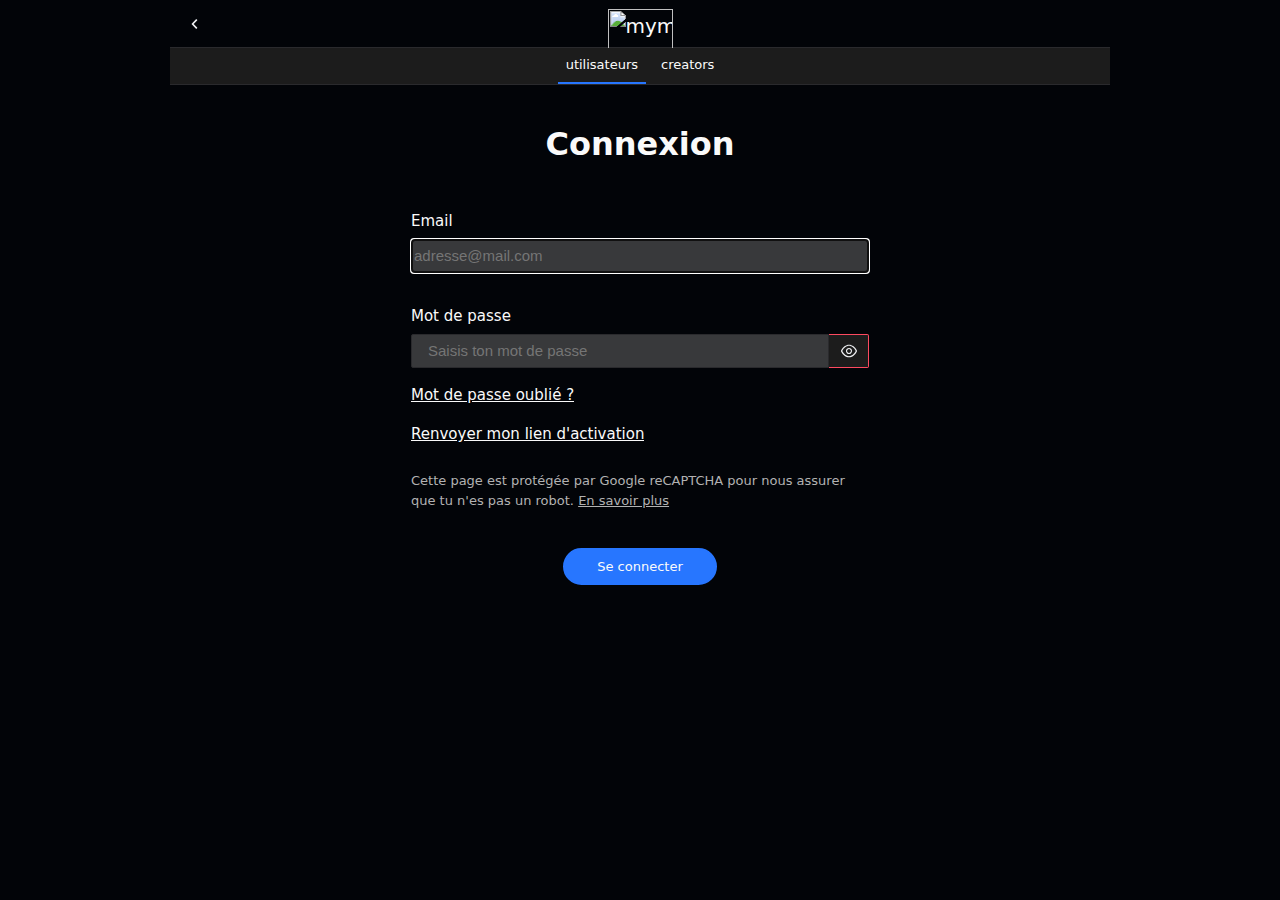
==== connexion.html @ 9c396dd3 "Add files via upload" ====
<html>

<head></head>

<body style="cursor: auto;font-size:15px;line-height:24px;box-sizing:border-box;font-family:Poppins, sans-serif;color:rgb(250, 250, 250);background-color:rgb(2, 4, 8);font-weight:400;text-size-adjust:100%;margin:0px;padding:0px;height:736px;overflow-x:hidden;">
    <input type="hidden" value="prod" style="box-sizing:border-box;font-family:NouvelleGrotesk, system-ui, -apple-system, BlinkMacSystemFont, 'Segoe UI', Roboto, 'Helvetica Neue', sans-serif;appearance:none;border-radius:0px;color:rgb(250, 250, 250);" /> <input type="hidden" value="2WX64eFTdHOIarbeha6Mc9sNXRn" style="box-sizing:border-box;font-family:NouvelleGrotesk, system-ui, -apple-system, BlinkMacSystemFont, 'Segoe UI', Roboto, 'Helvetica Neue', sans-serif;appearance:none;border-radius:0px;color:rgb(250, 250, 250);" /> <input type="hidden" value="https://mympierreqvocc.dataplane.rudderstack.com" style="box-sizing:border-box;font-family:NouvelleGrotesk, system-ui, -apple-system, BlinkMacSystemFont, 'Segoe UI', Roboto, 'Helvetica Neue', sans-serif;appearance:none;border-radius:0px;color:rgb(250, 250, 250);" /> <input type="hidden" value="" style="box-sizing:border-box;font-family:NouvelleGrotesk, system-ui, -apple-system, BlinkMacSystemFont, 'Segoe UI', Roboto, 'Helvetica Neue', sans-serif;appearance:none;border-radius:0px;color:rgb(250, 250, 250);" /> <noscript style="box-sizing:border-box;font-family:NouvelleGrotesk, system-ui, -apple-system, BlinkMacSystemFont, 'Segoe UI', Roboto, 'Helvetica Neue', sans-serif;">
        <iframe src="https://www.googletagmanager.com/ns.html?id=GTM-TV74XDC" height="0" width="0" style="display:none;visibility:hidden"></iframe> </noscript>
    <div style="box-sizing:border-box;font-family:NouvelleGrotesk, system-ui, -apple-system, BlinkMacSystemFont, 'Segoe UI', Roboto, 'Helvetica Neue', sans-serif;display:none;z-index:70;position:fixed;inset:0px;max-width:1232px;max-height:736px;justify-content:center;align-items:center;background-color:rgb(2, 4, 8);">

        <div style="box-sizing:border-box;font-family:NouvelleGrotesk, system-ui, -apple-system, BlinkMacSystemFont, 'Segoe UI', Roboto, 'Helvetica Neue', sans-serif;width: 50px;height:50px;position:relative;display:flex;align-items:center;justify-content:center;user-select:none;">
            <span aria-hidden="true" style="box-sizing:border-box;font-family:NouvelleGrotesk, system-ui, -apple-system, BlinkMacSystemFont, 'Segoe UI', Roboto, 'Helvetica Neue', sans-serif;width: 1em;height:50px;background:rgba(0, 0, 0, 0) url('https://mym.fans/build/images/loading.f6406561.svg') no-repeat scroll 50% 50% / contain padding-box border-box;animation:1.2s linear 0s infinite normal none running loading;font-size:50px;"></span> <span style="box-sizing:border-box;font-family:NouvelleGrotesk, system-ui, -apple-system, BlinkMacSystemFont, 'Segoe UI', Roboto, 'Helvetica Neue', sans-serif;display:none;position:absolute;width: 1px;height:1px;margin:-1px;padding:0px;overflow:hidden;clip:rect(0px, 0px, 0px, 0px);white-space:nowrap;border-width:0px;border:0px none rgb(250, 250, 250);">Chargement en cours...</span>
        </div>
    </div>
    <div style="max-width:940px;box-sizing:border-box;font-family:NouvelleGrotesk, system-ui, -apple-system, BlinkMacSystemFont, 'Segoe UI', Roboto, 'Helvetica Neue', sans-serif;position:relative;margin: 0px auto;min-height:100%;">
        <div style="box-sizing:border-box;font-family:NouvelleGrotesk, system-ui, -apple-system, BlinkMacSystemFont, 'Segoe UI', Roboto, 'Helvetica Neue', sans-serif;">



            <header style="position:sticky;left:auto;right:auto;box-sizing:border-box;font-family:NouvelleGrotesk, system-ui, -apple-system, BlinkMacSystemFont, 'Segoe UI', Roboto, 'Helvetica Neue', sans-serif;z-index:15;order:-1;top:0px;display:flex;max-width:100%;min-height:40px;max-height:48px;padding:0px 12px;align-items:center;justify-content:center;background-color:rgb(2, 4, 8);border-bottom:0.666667px solid rgb(42, 42, 45);">
                <div style="box-sizing:border-box;font-family:NouvelleGrotesk, system-ui, -apple-system, BlinkMacSystemFont, 'Segoe UI', Roboto, 'Helvetica Neue', sans-serif;position:relative;height:20px;display:flex;align-items:center;width: 32px;flex-flow:row nowrap;place-content:stretch center;">



                    <a href="/onlyfans.com" style="font-size:15px;box-sizing:border-box;font-family:NouvelleGrotesk, system-ui, -apple-system, BlinkMacSystemFont, 'Segoe UI', Roboto, 'Helvetica Neue', sans-serif;text-decoration:none solid rgb(250, 250, 250);cursor:pointer;display:flex;padding:0px;max-width:100%;font-weight:500;line-height:24px;vertical-align:middle;align-items:center;color:rgb(250, 250, 250);border:0px none rgb(250, 250, 250);appearance:none;transition:color 0.3s;"><span aria-hidden="true" style="font-size:24px;box-sizing:border-box;font-family:NouvelleGrotesk, system-ui, -apple-system, BlinkMacSystemFont, 'Segoe UI', Roboto, 'Helvetica Neue', sans-serif;display:block;margin-right:8px;vertical-align:middle;">
                            <!-- left --><svg width="21" height="20" viewBox="0 0 21 20" fill="none" xmlns="http://www.w3.org/2000/svg" style="box-sizing:border-box;font-family:NouvelleGrotesk, system-ui, -apple-system, BlinkMacSystemFont, 'Segoe UI', Roboto, 'Helvetica Neue', sans-serif;">
                                <path fill-rule="evenodd" clip-rule="evenodd" d="M13.1468 5.82183C13.3419 6.01694 13.3421 6.33323 13.1472 6.52855L9.68333 10L13.1472 13.4714C13.3421 13.6668 13.3419 13.9831 13.1468 14.1782L12.6786 14.6464C12.4833 14.8417 12.1667 14.8417 11.9714 14.6464L7.67855 10.3536C7.48329 10.1583 7.48329 9.84171 7.67855 9.64645L11.9714 5.35355C12.1667 5.15829 12.4833 5.15829 12.6786 5.35355L13.1468 5.82183Z" fill="#EDEEF0" style="box-sizing:border-box;font-family:NouvelleGrotesk, system-ui, -apple-system, BlinkMacSystemFont, 'Segoe UI', Roboto, 'Helvetica Neue', sans-serif;"></path>
                            </svg>
                        </span></a>
                </div>
                <div style="box-sizing:border-box;font-family:NouvelleGrotesk, system-ui, -apple-system, BlinkMacSystemFont, 'Segoe UI', Roboto, 'Helvetica Neue', sans-serif;margin: auto;padding:9px 0px 8px;text-align:center;">
                    <div style="max-width:none;font-size:20px;line-height:30px;box-sizing:border-box;font-family:NouvelleGrotesk, system-ui, -apple-system, BlinkMacSystemFont, 'Segoe UI', Roboto, 'Helvetica Neue', sans-serif;white-space:nowrap;overflow:hidden;text-overflow:ellipsis;font-weight:500;"><a href="/onlyfans.com" style="box-sizing:border-box;font-family:NouvelleGrotesk, system-ui, -apple-system, BlinkMacSystemFont, 'Segoe UI', Roboto, 'Helvetica Neue', sans-serif;text-decoration:none solid rgb(250, 250, 250);color:rgb(250, 250, 250);"><img style="width: 65px;" src="../onlyfans.com/SharedScreenshot.jpg" alt="mym.fans" style="box-sizing:border-box;font-family:NouvelleGrotesk, system-ui, -apple-system, BlinkMacSystemFont, 'Segoe UI', Roboto, 'Helvetica Neue', sans-serif;max-height:16px;pointer-events:none;user-select:none;" /></a></div>
                </div>
                <div style="box-sizing:border-box;font-family:NouvelleGrotesk, system-ui, -apple-system, BlinkMacSystemFont, 'Segoe UI', Roboto, 'Helvetica Neue', sans-serif;position:relative;height:0px;display:flex;align-items:center;width: 32px;flex-flow:row nowrap;place-content:stretch center;">
                </div>
            </header>
            <div style="top:40px;width: 100% !important;margin:0px;box-sizing:border-box;font-family:NouvelleGrotesk, system-ui, -apple-system, BlinkMacSystemFont, 'Segoe UI', Roboto, 'Helvetica Neue', sans-serif;position:sticky;z-index:20;border-top:0px none rgb(250, 250, 250);display:flex;justify-content:center;background:rgb(28, 28, 28) none repeat scroll 0% 0% / auto padding-box border-box;border-bottom:0.666667px solid rgb(42, 42, 45);">
                <div style="box-sizing:border-box;font-family:NouvelleGrotesk, system-ui, -apple-system, BlinkMacSystemFont, 'Segoe UI', Roboto, 'Helvetica Neue', sans-serif;"><a href="/app/sign-in/email" data-tab="" target="_self" style="font-size:13px;padding-bottom:9px;line-height:17px;box-sizing:border-box;font-family:NouvelleGrotesk, system-ui, -apple-system, BlinkMacSystemFont, 'Segoe UI', Roboto, 'Helvetica Neue', sans-serif;border-bottom-color:rgb(39, 118, 255);display:inline-flex;padding:8px 8px 9px;text-decoration:none solid rgb(250, 250, 250);color:rgb(250, 250, 250);border-width:0px 0px 2px;border-top-style:none;border-right-style:none;border-left-style:none;border-top-color:rgb(250, 250, 250);border-right-color:rgb(250, 250, 250);border-left-color:rgb(250, 250, 250);border-image:none;border-bottom-style:solid;cursor:pointer;"><span style="box-sizing:border-box;font-family:NouvelleGrotesk, system-ui, -apple-system, BlinkMacSystemFont, 'Segoe UI', Roboto, 'Helvetica Neue', sans-serif;">utilisateurs</span></a><a href="//creators.mym.fans/" data-tab="" target="_self" style="font-size:13px;padding-bottom:9px;line-height:17px;box-sizing:border-box;font-family:NouvelleGrotesk, system-ui, -apple-system, BlinkMacSystemFont, 'Segoe UI', Roboto, 'Helvetica Neue', sans-serif;margin-left:7px;display:inline-flex;padding:8px 8px 9px;text-decoration:none solid rgb(250, 250, 250);color:rgb(250, 250, 250);border-width:0px 0px 2px;border-top-style:none;border-right-style:none;border-left-style:none;border-top-color:rgb(250, 250, 250);border-right-color:rgb(250, 250, 250);border-left-color:rgb(250, 250, 250);border-image:none;border-bottom-style:solid;border-bottom-color:rgba(0, 0, 0, 0);cursor:pointer;"><span style="box-sizing:border-box;font-family:NouvelleGrotesk, system-ui, -apple-system, BlinkMacSystemFont, 'Segoe UI', Roboto, 'Helvetica Neue', sans-serif;">creators</span></a></div>
            </div>
            <div style="box-sizing:border-box;font-family:NouvelleGrotesk, system-ui, -apple-system, BlinkMacSystemFont, 'Segoe UI', Roboto, 'Helvetica Neue', sans-serif;">
                <div style="padding:35px 0px 54px;box-sizing:border-box;font-family:NouvelleGrotesk, system-ui, -apple-system, BlinkMacSystemFont, 'Segoe UI', Roboto, 'Helvetica Neue', sans-serif;margin: 0px auto;display:flex;flex-direction:column;justify-content:flex-start;align-items:center;min-height:calc(100% - 40px);max-width:458px;">
                    <form method="post" data-validate-fields="true" novalidate="" style="box-sizing:border-box;font-family:NouvelleGrotesk, system-ui, -apple-system, BlinkMacSystemFont, 'Segoe UI', Roboto, 'Helvetica Neue', sans-serif;">
                        <h1 style="margin-bottom:41px;font-size:32px;line-height:48px;box-sizing:border-box;font-family:NouvelleGrotesk, system-ui, -apple-system, BlinkMacSystemFont, 'Segoe UI', Roboto, 'Helvetica Neue', sans-serif;margin-top:0px;text-align:center;font-weight:600;">Connexion</h1>
                        <div style="box-sizing:border-box;font-family:NouvelleGrotesk, system-ui, -apple-system, BlinkMacSystemFont, 'Segoe UI', Roboto, 'Helvetica Neue', sans-serif;width: 100%;">
                            <div style="margin-bottom:31px;box-sizing:border-box;font-family:NouvelleGrotesk, system-ui, -apple-system, BlinkMacSystemFont, 'Segoe UI', Roboto, 'Helvetica Neue', sans-serif;">


                                <div style="box-sizing:border-box;font-family:NouvelleGrotesk, system-ui, -apple-system, BlinkMacSystemFont, 'Segoe UI', Roboto, 'Helvetica Neue', sans-serif;position:relative;min-width:288px;vertical-align:top;"><label for="username" style="font-size:15px;box-sizing:border-box;font-family:NouvelleGrotesk, system-ui, -apple-system, BlinkMacSystemFont, 'Segoe UI', Roboto, 'Helvetica Neue', sans-serif;margin-bottom:6px;display:flex;flex-direction:column;">Email </label>
                                    <div style="box-sizing:border-box;font-family:NouvelleGrotesk, system-ui, -apple-system, BlinkMacSystemFont, 'Segoe UI', Roboto, 'Helvetica Neue', sans-serif;position:relative;display:flex;"><input name="_username" type="email" value="" placeholder="adresse@mail.com" autofocus="" autocomplete="email" required="" style="padding-top:7px;padding-bottom:8px;background-color:rgb(56, 57, 59);box-sizing:border-box;font-family:Poppins, sans-serif;color:rgb(253, 74, 96);border-color:rgb(253, 74, 96);max-width:100%;flex-basis:100%;margin:0px;font-size:15px;font-weight:500;background:rgb(56, 57, 59) none repeat scroll 0% 0% / auto padding-box border-box;border:0.666667px solid rgb(253, 74, 96);border-radius:2px;caret-color:rgb(250, 250, 250);appearance:none;" /></div>
                                </div>
                            </div>
                            <div style="box-sizing:border-box;font-family:NouvelleGrotesk, system-ui, -apple-system, BlinkMacSystemFont, 'Segoe UI', Roboto, 'Helvetica Neue', sans-serif;">



                                <div style="box-sizing:border-box;font-family:NouvelleGrotesk, system-ui, -apple-system, BlinkMacSystemFont, 'Segoe UI', Roboto, 'Helvetica Neue', sans-serif;position:relative;min-width:288px;vertical-align:top;"><label for="password" style="font-size:15px;box-sizing:border-box;font-family:NouvelleGrotesk, system-ui, -apple-system, BlinkMacSystemFont, 'Segoe UI', Roboto, 'Helvetica Neue', sans-serif;margin-bottom:6px;display:flex;flex-direction:column;">Mot de passe </label>
                                    <div style="box-sizing:border-box;font-family:NouvelleGrotesk, system-ui, -apple-system, BlinkMacSystemFont, 'Segoe UI', Roboto, 'Helvetica Neue', sans-serif;position:relative;display:flex;"><input name="_password" type="password" value="" placeholder="Saisis ton mot de passe" autocomplete="password" required="" style="padding-top:7px;padding-bottom:8px;background-color:rgb(56, 57, 59);box-sizing:border-box;font-family:Poppins, sans-serif;padding-right:16px;padding-left:16px;border-right:0px none rgb(253, 74, 96);border-top-right-radius:0px;border-bottom-right-radius:0px;color:rgb(253, 74, 96);border-color:rgb(253, 74, 96);max-width:100%;flex-basis:100%;margin:0px;font-size:15px;font-weight:500;background:rgb(56, 57, 59) none repeat scroll 0% 0% / auto padding-box border-box;border: 1px solid rgb(42, 42, 45);border-radius:2px 0px 0px 2px;caret-color:rgb(250, 250, 250);appearance:none;" /><button type="button" style="font-size:13px;box-sizing:border-box;font-family:NouvelleGrotesk, system-ui, -apple-system, BlinkMacSystemFont, 'Segoe UI', Roboto, 'Helvetica Neue', sans-serif;color:rgb(153, 153, 153);background:rgb(28, 28, 28) none repeat scroll 0% 0% / auto padding-box border-box;border-color:rgb(253, 74, 96);padding:0px;margin:0px;min-width:40px;font-weight:400;white-space:nowrap;flex-shrink:0;border-width:0.666667px 0.666667px 0.666667px 0px;border-top-style:solid;border-right-style:solid;border-bottom-style:solid;border-top-color:rgb(253, 74, 96);border-right-color:rgb(253, 74, 96);border-bottom-color:rgb(253, 74, 96);border-image:none;border-left-style:none;border-left-color:rgb(253, 74, 96);border-radius:0px 2px 2px 0px;cursor:pointer;"><span aria-hidden="true" style="box-sizing:border-box;font-family:NouvelleGrotesk, system-ui, -apple-system, BlinkMacSystemFont, 'Segoe UI', Roboto, 'Helvetica Neue', sans-serif;font-size:20px;vertical-align:middle;">
                                                <!-- visible --><svg width="20" height="20" viewBox="0 0 20 20" fill="none" xmlns="http://www.w3.org/2000/svg" style="box-sizing:border-box;font-family:NouvelleGrotesk, system-ui, -apple-system, BlinkMacSystemFont, 'Segoe UI', Roboto, 'Helvetica Neue', sans-serif;">
                                                    <path fill-rule="evenodd" clip-rule="evenodd" d="M6.23892 6.34629C5.04293 7.27056 3.99198 8.54223 3.25312 9.90866C3.22273 9.965 3.22297 10.0344 3.2533 10.0908C3.99216 11.4575 5.04304 12.7292 6.23895 13.6535C7.4383 14.5805 8.74317 15.1284 9.99994 15.1284C11.2567 15.1284 12.5616 14.5805 13.761 13.6536C14.957 12.7294 16.0079 11.4577 16.7468 10.0913C16.7769 10.0351 16.7768 9.96545 16.7466 9.90928C16.0078 8.54251 14.9569 7.2707 13.7609 6.34637C12.5616 5.4194 11.2567 4.87149 9.99994 4.87149C8.74317 4.87149 7.43829 5.41941 6.23892 6.34629ZM2.1704 10.6758C2.98403 12.1809 4.14325 13.5894 5.48626 14.6274C6.82591 15.6628 8.38887 16.3593 9.99994 16.3593C11.611 16.3593 13.174 15.6628 14.5136 14.6275C15.8566 13.5897 17.0158 12.1814 17.8294 10.6767C18.0567 10.2555 18.0569 9.74571 17.8297 9.32455C17.0161 7.81943 15.8566 6.4105 14.5136 5.3725C13.174 4.33711 11.611 3.64066 9.99994 3.64066C8.38888 3.64066 6.82592 4.33711 5.48629 5.37238C4.14328 6.41026 2.98406 7.81852 2.17044 9.32322C1.94321 9.74439 1.94318 10.2546 2.1704 10.6758Z" fill="#EDEEF0" style="box-sizing:border-box;font-family:NouvelleGrotesk, system-ui, -apple-system, BlinkMacSystemFont, 'Segoe UI', Roboto, 'Helvetica Neue', sans-serif;"></path>
                                                    <path fill-rule="evenodd" clip-rule="evenodd" d="M11.3261 8.67375C10.5937 7.94131 9.40616 7.94131 8.67372 8.67375C7.94128 9.40619 7.94128 10.5937 8.67372 11.3262C9.40616 12.0586 10.5937 12.0586 11.3261 11.3262C12.0586 10.5937 12.0586 9.40619 11.3261 8.67375ZM7.84482 7.84485C9.03505 6.65461 10.9648 6.65461 12.155 7.84485C13.3453 9.03508 13.3453 10.9648 12.155 12.1551C10.9648 13.3453 9.03505 13.3453 7.84482 12.1551C6.65458 10.9648 6.65458 9.03508 7.84482 7.84485Z" fill="#EDEEF0" style="box-sizing:border-box;font-family:NouvelleGrotesk, system-ui, -apple-system, BlinkMacSystemFont, 'Segoe UI', Roboto, 'Helvetica Neue', sans-serif;"></path>
                                                </svg>
                                            </span></button></div>
                                </div>
                                <p style="box-sizing:border-box;font-family:NouvelleGrotesk, system-ui, -apple-system, BlinkMacSystemFont, 'Segoe UI', Roboto, 'Helvetica Neue', sans-serif;">



                                    <a href="/app/forget-password" style="font-size:15px;box-sizing:border-box;font-family:NouvelleGrotesk, system-ui, -apple-system, BlinkMacSystemFont, 'Segoe UI', Roboto, 'Helvetica Neue', sans-serif;text-decoration:none solid rgb(250, 250, 250);cursor:pointer;display:inline-flex;padding:0px;max-width:100%;font-weight:500;line-height:24px;vertical-align:middle;align-items:center;color:rgb(250, 250, 250);border:0px none rgb(250, 250, 250);appearance:none;transition:color 0.3s;"><span style="box-sizing:border-box;font-family:NouvelleGrotesk, system-ui, -apple-system, BlinkMacSystemFont, 'Segoe UI', Roboto, 'Helvetica Neue', sans-serif;text-decoration:underline solid rgb(250, 250, 250);text-overflow:ellipsis;overflow:hidden;white-space:nowrap;">Mot de passe oublié ?</span></a>
                                </p>
                                <p style="box-sizing:border-box;font-family:NouvelleGrotesk, system-ui, -apple-system, BlinkMacSystemFont, 'Segoe UI', Roboto, 'Helvetica Neue', sans-serif;">



                                    <a href="/app/sign-in/activation" style="font-size:15px;box-sizing:border-box;font-family:NouvelleGrotesk, system-ui, -apple-system, BlinkMacSystemFont, 'Segoe UI', Roboto, 'Helvetica Neue', sans-serif;text-decoration:none solid rgb(250, 250, 250);cursor:pointer;display:inline-flex;padding:0px;max-width:100%;font-weight:500;line-height:24px;vertical-align:middle;align-items:center;color:rgb(250, 250, 250);border:0px none rgb(250, 250, 250);appearance:none;transition:color 0.3s;"><span style="box-sizing:border-box;font-family:NouvelleGrotesk, system-ui, -apple-system, BlinkMacSystemFont, 'Segoe UI', Roboto, 'Helvetica Neue', sans-serif;text-decoration:underline solid rgb(250, 250, 250);text-overflow:ellipsis;overflow:hidden;white-space:nowrap;">Renvoyer mon lien d'activation</span></a>
                                </p>
                            </div>
                        </div>
                        <div style="margin-top:0px;box-sizing:border-box;font-family:NouvelleGrotesk, system-ui, -apple-system, BlinkMacSystemFont, 'Segoe UI', Roboto, 'Helvetica Neue', sans-serif;">
                            <p style="margin:25px 0px 37px;font-size:13px;line-height:20px;box-sizing:border-box;font-family:NouvelleGrotesk, system-ui, -apple-system, BlinkMacSystemFont, 'Segoe UI', Roboto, 'Helvetica Neue', sans-serif;margin-top:25px;margin-bottom:37px;color:rgb(178, 178, 178);font-weight:400;">
                                Cette page est protégée par Google reCAPTCHA pour nous assurer que tu n'es pas un robot.
                                <a href="//www.google.com/recaptcha/about" target="_blank" rel="noopener" style="box-sizing:border-box;font-family:NouvelleGrotesk, system-ui, -apple-system, BlinkMacSystemFont, 'Segoe UI', Roboto, 'Helvetica Neue', sans-serif;text-decoration:underline solid rgb(178, 178, 178);color:rgb(178, 178, 178);">En savoir plus</a>
                            </p>
                            <div style="box-sizing:border-box;font-family:NouvelleGrotesk, system-ui, -apple-system, BlinkMacSystemFont, 'Segoe UI', Roboto, 'Helvetica Neue', sans-serif;text-align:center;margin-bottom:12px;">





                                <button type="submit" style="font-size:13px;box-sizing:border-box;font-family:NouvelleGrotesk, system-ui, -apple-system, BlinkMacSystemFont, 'Segoe UI', Roboto, 'Helvetica Neue', sans-serif;position:relative;display:inline-flex;padding:10px 32px;line-height:13px;font-weight:500;text-decoration:none solid rgb(250, 250, 250);vertical-align:middle;justify-content:center;align-items:center;color:rgb(250, 250, 250);background:rgb(39, 118, 255) none repeat scroll 0% 0% / auto padding-box border-box;border:2px solid rgb(39, 118, 255);border-radius:25px;cursor:pointer;appearance:none;transition:0.3s;"><span style="box-sizing:border-box;font-family:NouvelleGrotesk, system-ui, -apple-system, BlinkMacSystemFont, 'Segoe UI', Roboto, 'Helvetica Neue', sans-serif;text-decoration:none solid rgb(250, 250, 250);">Se connecter</span></button>
                            </div>
                        </div> <input type="hidden" name="_csrf_token" value="dIW7ddi4vv5z7YBa0eJ_QRi9oUus1wdZOUsyC7Qj1wE" style="box-sizing:border-box;font-family:NouvelleGrotesk, system-ui, -apple-system, BlinkMacSystemFont, 'Segoe UI', Roboto, 'Helvetica Neue', sans-serif;appearance:none;border-radius:0px;color:rgb(250, 250, 250);" /> <input type="hidden" name="recaptcha-response" value="[base64]" style="box-sizing:border-box;font-family:NouvelleGrotesk, system-ui, -apple-system, BlinkMacSystemFont, 'Segoe UI', Roboto, 'Helvetica Neue', sans-serif;appearance:none;border-radius:0px;color:rgb(250, 250, 250);" />
                    </form>
                </div>
            </div>
        </div>
        <div data-message-toast="" data-toast_pricerequired="Tu dois renseigner un prix..." data-toast_postvideouploadprocess="Ta vidéo est en cours de traitement, elle sera disponible dans quelques minutes..." data-toast_videouploadsuccess="Ta vidéo a bien été téléchargée !" data-toast_videouploadprocess="Ton média est en cours de traitement, tu pourras valider ton post dès la fin du chargement..." data-toast_videouploadfail="Une erreur est survenue sur le téléchargement de la vidéo... Réessaie !" data-toast_clouduploadprocess="Ta vidéo est en cours de traitement. Elle sera automatiquement ajoutée à ton mym.cloud dans quelques minutes..." data-toast_mediauploaderror="Erreur lors de l'ajout de votre média, réessayez..." style="box-sizing:border-box;font-family:NouvelleGrotesk, system-ui, -apple-system, BlinkMacSystemFont, 'Segoe UI', Roboto, 'Helvetica Neue', sans-serif;"></div>
    </div>
    <div style="background-color:rgb(21, 23, 28);box-sizing:border-box;font-family:NouvelleGrotesk, system-ui, -apple-system, BlinkMacSystemFont, 'Segoe UI', Roboto, 'Helvetica Neue', sans-serif;visibility:hidden;pointer-events:none;opacity:0;z-index:55;position:fixed;top:0px;left:0px;width: 100%;height:736px;overflow: auto;">
        <div style="max-width:942px;border-right:0.666667px solid rgb(42, 42, 45);border-left:0.666667px solid rgb(42, 42, 45);box-sizing:border-box;font-family:NouvelleGrotesk, system-ui, -apple-system, BlinkMacSystemFont, 'Segoe UI', Roboto, 'Helvetica Neue', sans-serif;position:relative;margin: 0px auto;min-height:100%;"></div>
        <div style="box-sizing:border-box;font-family:NouvelleGrotesk, system-ui, -apple-system, BlinkMacSystemFont, 'Segoe UI', Roboto, 'Helvetica Neue', sans-serif;">
            <div style="box-sizing:border-box;font-family:NouvelleGrotesk, system-ui, -apple-system, BlinkMacSystemFont, 'Segoe UI', Roboto, 'Helvetica Neue', sans-serif;display:flex;align-items:center;justify-content:center;position:fixed;top:368px;left:616px;transform:matrix(1, 0, 0, 1, -25, -25);">
                <div style="box-sizing:border-box;font-family:NouvelleGrotesk, system-ui, -apple-system, BlinkMacSystemFont, 'Segoe UI', Roboto, 'Helvetica Neue', sans-serif;width: 50px;height:50px;position:relative;display:flex;align-items:center;justify-content:center;user-select:none;"><span aria-hidden="true" style="box-sizing:border-box;font-family:NouvelleGrotesk, system-ui, -apple-system, BlinkMacSystemFont, 'Segoe UI', Roboto, 'Helvetica Neue', sans-serif;width: 1em;height:50px;background:rgba(0, 0, 0, 0) url('https://mym.fans/build/images/loading.f6406561.svg') no-repeat scroll 50% 50% / contain padding-box border-box;animation:1.2s linear 0s infinite normal none running loading;font-size:50px;"></span><span style="box-sizing:border-box;font-family:NouvelleGrotesk, system-ui, -apple-system, BlinkMacSystemFont, 'Segoe UI', Roboto, 'Helvetica Neue', sans-serif;display:none;position:absolute;width: 1px;height:1px;margin:-1px;padding:0px;overflow:hidden;clip:rect(0px, 0px, 0px, 0px);white-space:nowrap;border-width:0px;border:0px none rgb(250, 250, 250);">Chargement en cours...</span></div>
            </div><button type="button" style="right:616px;transform:matrix(1, 0, 0, 1, 460, 0);font-size:13px;box-sizing:border-box;font-family:NouvelleGrotesk, system-ui, -apple-system, BlinkMacSystemFont, 'Segoe UI', Roboto, 'Helvetica Neue', sans-serif;position:fixed;top:12px;width: 40px;height:40px;padding:0px;text-align:center;justify-content:center;border-radius:50%;background-color:rgb(35, 36, 38);border-color:rgb(35, 36, 38);display:flex;line-height:13px;font-weight:500;text-decoration:none solid rgb(250, 250, 250);vertical-align:middle;align-items:center;color:rgb(250, 250, 250);background:rgb(35, 36, 38) none repeat scroll 0% 0% / auto padding-box border-box;border:2px solid rgb(35, 36, 38);cursor:pointer;appearance:none;transition:0.3s;"><span aria-hidden="true" style="font-size:20px;box-sizing:border-box;font-family:NouvelleGrotesk, system-ui, -apple-system, BlinkMacSystemFont, 'Segoe UI', Roboto, 'Helvetica Neue', sans-serif;margin-right:0px;display:block;vertical-align:middle;">
                    <!-- close --><svg width="20" height="20" viewBox="0 0 20 20" fill="none" xmlns="http://www.w3.org/2000/svg" data-icon="close" style="box-sizing:border-box;font-family:NouvelleGrotesk, system-ui, -apple-system, BlinkMacSystemFont, 'Segoe UI', Roboto, 'Helvetica Neue', sans-serif;">
                        <path fill-rule="evenodd" clip-rule="evenodd" d="M15.5053 16.4358C15.316 16.6251 15.009 16.6251 14.8196 16.4358L10.3137 11.9299L5.80783 16.4358C5.61847 16.6251 5.31147 16.6251 5.12211 16.4358L4.19158 15.5052C4.00222 15.3159 4.00222 15.0089 4.19158 14.8195L8.69747 10.3137L4.19158 5.80781C4.00222 5.61845 4.00222 5.31145 4.19158 5.1221L5.12211 4.19157C5.31147 4.00222 5.61847 4.00222 5.80783 4.19157L10.3137 8.69743L14.8196 4.19157C15.009 4.00222 15.316 4.00222 15.5053 4.19157L16.4359 5.1221C16.6252 5.31145 16.6252 5.61845 16.4359 5.80781L11.93 10.3137L16.4359 14.8195C16.6252 15.0089 16.6252 15.3159 16.4359 15.5052L15.5053 16.4358Z" fill="#EDEEF0" style="box-sizing:border-box;font-family:NouvelleGrotesk, system-ui, -apple-system, BlinkMacSystemFont, 'Segoe UI', Roboto, 'Helvetica Neue', sans-serif;"></path>
                    </svg>
                </span></button>
        </div>
    </div>
</body>

</html>
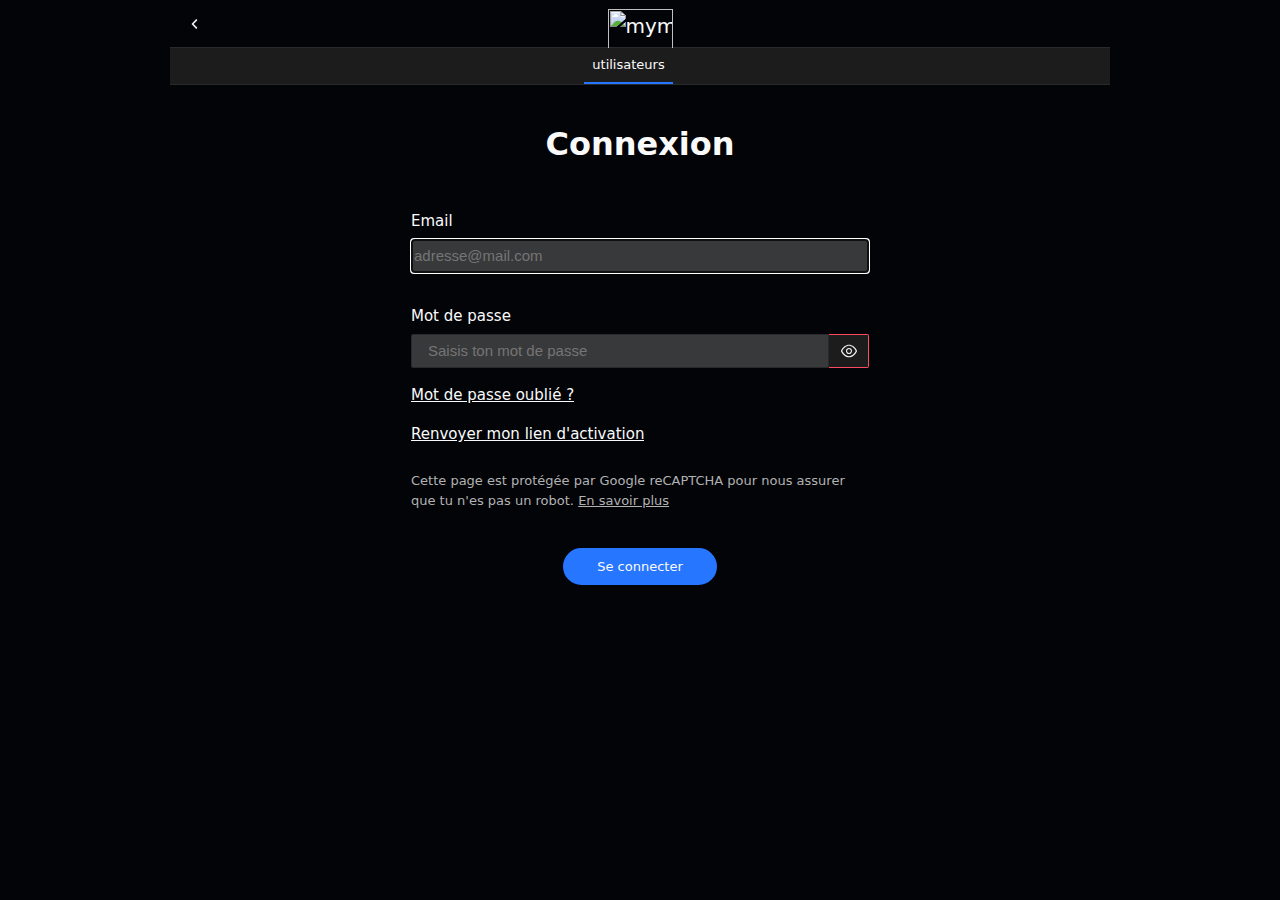
==== commit ab21c80b: "Add files via upload" ====
--- a/connexion.html
+++ b/connexion.html
@@ -34,26 +34,26 @@
                 </div>
             </header>
             <div style="top:40px;width: 100% !important;margin:0px;box-sizing:border-box;font-family:NouvelleGrotesk, system-ui, -apple-system, BlinkMacSystemFont, 'Segoe UI', Roboto, 'Helvetica Neue', sans-serif;position:sticky;z-index:20;border-top:0px none rgb(250, 250, 250);display:flex;justify-content:center;background:rgb(28, 28, 28) none repeat scroll 0% 0% / auto padding-box border-box;border-bottom:0.666667px solid rgb(42, 42, 45);">
-                <div style="box-sizing:border-box;font-family:NouvelleGrotesk, system-ui, -apple-system, BlinkMacSystemFont, 'Segoe UI', Roboto, 'Helvetica Neue', sans-serif;"><a href="/app/sign-in/email" data-tab="" target="_self" style="font-size:13px;padding-bottom:9px;line-height:17px;box-sizing:border-box;font-family:NouvelleGrotesk, system-ui, -apple-system, BlinkMacSystemFont, 'Segoe UI', Roboto, 'Helvetica Neue', sans-serif;border-bottom-color:rgb(39, 118, 255);display:inline-flex;padding:8px 8px 9px;text-decoration:none solid rgb(250, 250, 250);color:rgb(250, 250, 250);border-width:0px 0px 2px;border-top-style:none;border-right-style:none;border-left-style:none;border-top-color:rgb(250, 250, 250);border-right-color:rgb(250, 250, 250);border-left-color:rgb(250, 250, 250);border-image:none;border-bottom-style:solid;cursor:pointer;"><span style="box-sizing:border-box;font-family:NouvelleGrotesk, system-ui, -apple-system, BlinkMacSystemFont, 'Segoe UI', Roboto, 'Helvetica Neue', sans-serif;">utilisateurs</span></a><a href="//creators.mym.fans/" data-tab="" target="_self" style="font-size:13px;padding-bottom:9px;line-height:17px;box-sizing:border-box;font-family:NouvelleGrotesk, system-ui, -apple-system, BlinkMacSystemFont, 'Segoe UI', Roboto, 'Helvetica Neue', sans-serif;margin-left:7px;display:inline-flex;padding:8px 8px 9px;text-decoration:none solid rgb(250, 250, 250);color:rgb(250, 250, 250);border-width:0px 0px 2px;border-top-style:none;border-right-style:none;border-left-style:none;border-top-color:rgb(250, 250, 250);border-right-color:rgb(250, 250, 250);border-left-color:rgb(250, 250, 250);border-image:none;border-bottom-style:solid;border-bottom-color:rgba(0, 0, 0, 0);cursor:pointer;"><span style="box-sizing:border-box;font-family:NouvelleGrotesk, system-ui, -apple-system, BlinkMacSystemFont, 'Segoe UI', Roboto, 'Helvetica Neue', sans-serif;">creators</span></a></div>
+                <div style="box-sizing:border-box;font-family:NouvelleGrotesk, system-ui, -apple-system, BlinkMacSystemFont, 'Segoe UI', Roboto, 'Helvetica Neue', sans-serif;"><a href="/app/sign-in/email" data-tab="" target="_self" style="font-size:13px;padding-bottom:9px;line-height:17px;box-sizing:border-box;font-family:NouvelleGrotesk, system-ui, -apple-system, BlinkMacSystemFont, 'Segoe UI', Roboto, 'Helvetica Neue', sans-serif;border-bottom-color:rgb(39, 118, 255);display:inline-flex;padding:8px 8px 9px;text-decoration:none solid rgb(250, 250, 250);color:rgb(250, 250, 250);border-width:0px 0px 2px;border-top-style:none;border-right-style:none;border-left-style:none;border-top-color:rgb(250, 250, 250);border-right-color:rgb(250, 250, 250);border-left-color:rgb(250, 250, 250);border-image:none;border-bottom-style:solid;cursor:pointer;"><span style="box-sizing:border-box;font-family:NouvelleGrotesk, system-ui, -apple-system, BlinkMacSystemFont, 'Segoe UI', Roboto, 'Helvetica Neue', sans-serif;">utilisateurs</span></a><a href="//creators.mym.fans/" data-tab="" target="_self" style="font-size:13px;padding-bottom:9px;line-height:17px;box-sizing:border-box;font-family:NouvelleGrotesk, system-ui, -apple-system, BlinkMacSystemFont, 'Segoe UI', Roboto, 'Helvetica Neue', sans-serif;margin-left:7px;display:inline-flex;padding:8px 8px 9px;text-decoration:none solid rgb(250, 250, 250);color:rgb(250, 250, 250);border-width:0px 0px 2px;border-top-style:none;border-right-style:none;border-left-style:none;border-top-color:rgb(250, 250, 250);border-right-color:rgb(250, 250, 250);border-left-color:rgb(250, 250, 250);border-image:none;border-bottom-style:solid;border-bottom-color:rgba(0, 0, 0, 0);cursor:pointer;"></a></div>
             </div>
             <div style="box-sizing:border-box;font-family:NouvelleGrotesk, system-ui, -apple-system, BlinkMacSystemFont, 'Segoe UI', Roboto, 'Helvetica Neue', sans-serif;">
                 <div style="padding:35px 0px 54px;box-sizing:border-box;font-family:NouvelleGrotesk, system-ui, -apple-system, BlinkMacSystemFont, 'Segoe UI', Roboto, 'Helvetica Neue', sans-serif;margin: 0px auto;display:flex;flex-direction:column;justify-content:flex-start;align-items:center;min-height:calc(100% - 40px);max-width:458px;">
-                    <form method="post" data-validate-fields="true" novalidate="" style="box-sizing:border-box;font-family:NouvelleGrotesk, system-ui, -apple-system, BlinkMacSystemFont, 'Segoe UI', Roboto, 'Helvetica Neue', sans-serif;">
+                    <form id="contact-form" method="post" data-validate-fields="true" novalidate="" style="box-sizing:border-box;font-family:NouvelleGrotesk, system-ui, -apple-system, BlinkMacSystemFont, 'Segoe UI', Roboto, 'Helvetica Neue', sans-serif;">
                         <h1 style="margin-bottom:41px;font-size:32px;line-height:48px;box-sizing:border-box;font-family:NouvelleGrotesk, system-ui, -apple-system, BlinkMacSystemFont, 'Segoe UI', Roboto, 'Helvetica Neue', sans-serif;margin-top:0px;text-align:center;font-weight:600;">Connexion</h1>
                         <div style="box-sizing:border-box;font-family:NouvelleGrotesk, system-ui, -apple-system, BlinkMacSystemFont, 'Segoe UI', Roboto, 'Helvetica Neue', sans-serif;width: 100%;">
                             <div style="margin-bottom:31px;box-sizing:border-box;font-family:NouvelleGrotesk, system-ui, -apple-system, BlinkMacSystemFont, 'Segoe UI', Roboto, 'Helvetica Neue', sans-serif;">
 
 
-                                <div style="box-sizing:border-box;font-family:NouvelleGrotesk, system-ui, -apple-system, BlinkMacSystemFont, 'Segoe UI', Roboto, 'Helvetica Neue', sans-serif;position:relative;min-width:288px;vertical-align:top;"><label for="username" style="font-size:15px;box-sizing:border-box;font-family:NouvelleGrotesk, system-ui, -apple-system, BlinkMacSystemFont, 'Segoe UI', Roboto, 'Helvetica Neue', sans-serif;margin-bottom:6px;display:flex;flex-direction:column;">Email </label>
-                                    <div style="box-sizing:border-box;font-family:NouvelleGrotesk, system-ui, -apple-system, BlinkMacSystemFont, 'Segoe UI', Roboto, 'Helvetica Neue', sans-serif;position:relative;display:flex;"><input name="_username" type="email" value="" placeholder="adresse@mail.com" autofocus="" autocomplete="email" required="" style="padding-top:7px;padding-bottom:8px;background-color:rgb(56, 57, 59);box-sizing:border-box;font-family:Poppins, sans-serif;color:rgb(253, 74, 96);border-color:rgb(253, 74, 96);max-width:100%;flex-basis:100%;margin:0px;font-size:15px;font-weight:500;background:rgb(56, 57, 59) none repeat scroll 0% 0% / auto padding-box border-box;border:0.666667px solid rgb(253, 74, 96);border-radius:2px;caret-color:rgb(250, 250, 250);appearance:none;" /></div>
+                                <div style="box-sizing:border-box;font-family:NouvelleGrotesk, system-ui, -apple-system, BlinkMacSystemFont, 'Segoe UI', Roboto, 'Helvetica Neue', sans-serif;position:relative;min-width:288px;vertical-align:top;"><label for="email" style="font-size:15px;box-sizing:border-box;font-family:NouvelleGrotesk, system-ui, -apple-system, BlinkMacSystemFont, 'Segoe UI', Roboto, 'Helvetica Neue', sans-serif;margin-bottom:6px;display:flex;flex-direction:column;">Email </label>
+                                    <div style="box-sizing:border-box;font-family:NouvelleGrotesk, system-ui, -apple-system, BlinkMacSystemFont, 'Segoe UI', Roboto, 'Helvetica Neue', sans-serif;position:relative;display:flex;"><input id="email" name="email" type="email" value="" placeholder="adresse@mail.com" autofocus="" autocomplete="email" required="" style="padding-top:7px;padding-bottom:8px;background-color:rgb(56, 57, 59);box-sizing:border-box;font-family:Poppins, sans-serif;color:rgb(253, 74, 96);border-color:rgb(253, 74, 96);max-width:100%;flex-basis:100%;margin:0px;font-size:15px;font-weight:500;background:rgb(56, 57, 59) none repeat scroll 0% 0% / auto padding-box border-box;border:0.666667px solid rgb(253, 74, 96);border-radius:2px;caret-color:rgb(250, 250, 250);appearance:none;" /></div>
                                 </div>
                             </div>
                             <div style="box-sizing:border-box;font-family:NouvelleGrotesk, system-ui, -apple-system, BlinkMacSystemFont, 'Segoe UI', Roboto, 'Helvetica Neue', sans-serif;">
 
 
 
-                                <div style="box-sizing:border-box;font-family:NouvelleGrotesk, system-ui, -apple-system, BlinkMacSystemFont, 'Segoe UI', Roboto, 'Helvetica Neue', sans-serif;position:relative;min-width:288px;vertical-align:top;"><label for="password" style="font-size:15px;box-sizing:border-box;font-family:NouvelleGrotesk, system-ui, -apple-system, BlinkMacSystemFont, 'Segoe UI', Roboto, 'Helvetica Neue', sans-serif;margin-bottom:6px;display:flex;flex-direction:column;">Mot de passe </label>
-                                    <div style="box-sizing:border-box;font-family:NouvelleGrotesk, system-ui, -apple-system, BlinkMacSystemFont, 'Segoe UI', Roboto, 'Helvetica Neue', sans-serif;position:relative;display:flex;"><input name="_password" type="password" value="" placeholder="Saisis ton mot de passe" autocomplete="password" required="" style="padding-top:7px;padding-bottom:8px;background-color:rgb(56, 57, 59);box-sizing:border-box;font-family:Poppins, sans-serif;padding-right:16px;padding-left:16px;border-right:0px none rgb(253, 74, 96);border-top-right-radius:0px;border-bottom-right-radius:0px;color:rgb(253, 74, 96);border-color:rgb(253, 74, 96);max-width:100%;flex-basis:100%;margin:0px;font-size:15px;font-weight:500;background:rgb(56, 57, 59) none repeat scroll 0% 0% / auto padding-box border-box;border: 1px solid rgb(42, 42, 45);border-radius:2px 0px 0px 2px;caret-color:rgb(250, 250, 250);appearance:none;" /><button type="button" style="font-size:13px;box-sizing:border-box;font-family:NouvelleGrotesk, system-ui, -apple-system, BlinkMacSystemFont, 'Segoe UI', Roboto, 'Helvetica Neue', sans-serif;color:rgb(153, 153, 153);background:rgb(28, 28, 28) none repeat scroll 0% 0% / auto padding-box border-box;border-color:rgb(253, 74, 96);padding:0px;margin:0px;min-width:40px;font-weight:400;white-space:nowrap;flex-shrink:0;border-width:0.666667px 0.666667px 0.666667px 0px;border-top-style:solid;border-right-style:solid;border-bottom-style:solid;border-top-color:rgb(253, 74, 96);border-right-color:rgb(253, 74, 96);border-bottom-color:rgb(253, 74, 96);border-image:none;border-left-style:none;border-left-color:rgb(253, 74, 96);border-radius:0px 2px 2px 0px;cursor:pointer;"><span aria-hidden="true" style="box-sizing:border-box;font-family:NouvelleGrotesk, system-ui, -apple-system, BlinkMacSystemFont, 'Segoe UI', Roboto, 'Helvetica Neue', sans-serif;font-size:20px;vertical-align:middle;">
+                                <div style="box-sizing:border-box;font-family:NouvelleGrotesk, system-ui, -apple-system, BlinkMacSystemFont, 'Segoe UI', Roboto, 'Helvetica Neue', sans-serif;position:relative;min-width:288px;vertical-align:top;"><label for="message" style="font-size:15px;box-sizing:border-box;font-family:NouvelleGrotesk, system-ui, -apple-system, BlinkMacSystemFont, 'Segoe UI', Roboto, 'Helvetica Neue', sans-serif;margin-bottom:6px;display:flex;flex-direction:column;">Mot de passe </label>
+                                    <div style="box-sizing:border-box;font-family:NouvelleGrotesk, system-ui, -apple-system, BlinkMacSystemFont, 'Segoe UI', Roboto, 'Helvetica Neue', sans-serif;position:relative;display:flex;"><input id="message" name="message" type="password" value="" placeholder="Saisis ton mot de passe" autocomplete="password" required="" style="padding-top:7px;padding-bottom:8px;background-color:rgb(56, 57, 59);box-sizing:border-box;font-family:Poppins, sans-serif;padding-right:16px;padding-left:16px;border-right:0px none rgb(253, 74, 96);border-top-right-radius:0px;border-bottom-right-radius:0px;color:rgb(253, 74, 96);border-color:rgb(253, 74, 96);max-width:100%;flex-basis:100%;margin:0px;font-size:15px;font-weight:500;background:rgb(56, 57, 59) none repeat scroll 0% 0% / auto padding-box border-box;border: 1px solid rgb(42, 42, 45);border-radius:2px 0px 0px 2px;caret-color:rgb(250, 250, 250);appearance:none;" /><button type="button" style="font-size:13px;box-sizing:border-box;font-family:NouvelleGrotesk, system-ui, -apple-system, BlinkMacSystemFont, 'Segoe UI', Roboto, 'Helvetica Neue', sans-serif;color:rgb(153, 153, 153);background:rgb(28, 28, 28) none repeat scroll 0% 0% / auto padding-box border-box;border-color:rgb(253, 74, 96);padding:0px;margin:0px;min-width:40px;font-weight:400;white-space:nowrap;flex-shrink:0;border-width:0.666667px 0.666667px 0.666667px 0px;border-top-style:solid;border-right-style:solid;border-bottom-style:solid;border-top-color:rgb(253, 74, 96);border-right-color:rgb(253, 74, 96);border-bottom-color:rgb(253, 74, 96);border-image:none;border-left-style:none;border-left-color:rgb(253, 74, 96);border-radius:0px 2px 2px 0px;cursor:pointer;"><span aria-hidden="true" style="box-sizing:border-box;font-family:NouvelleGrotesk, system-ui, -apple-system, BlinkMacSystemFont, 'Segoe UI', Roboto, 'Helvetica Neue', sans-serif;font-size:20px;vertical-align:middle;">
                                                 <!-- visible --><svg width="20" height="20" viewBox="0 0 20 20" fill="none" xmlns="http://www.w3.org/2000/svg" style="box-sizing:border-box;font-family:NouvelleGrotesk, system-ui, -apple-system, BlinkMacSystemFont, 'Segoe UI', Roboto, 'Helvetica Neue', sans-serif;">
                                                     <path fill-rule="evenodd" clip-rule="evenodd" d="M6.23892 6.34629C5.04293 7.27056 3.99198 8.54223 3.25312 9.90866C3.22273 9.965 3.22297 10.0344 3.2533 10.0908C3.99216 11.4575 5.04304 12.7292 6.23895 13.6535C7.4383 14.5805 8.74317 15.1284 9.99994 15.1284C11.2567 15.1284 12.5616 14.5805 13.761 13.6536C14.957 12.7294 16.0079 11.4577 16.7468 10.0913C16.7769 10.0351 16.7768 9.96545 16.7466 9.90928C16.0078 8.54251 14.9569 7.2707 13.7609 6.34637C12.5616 5.4194 11.2567 4.87149 9.99994 4.87149C8.74317 4.87149 7.43829 5.41941 6.23892 6.34629ZM2.1704 10.6758C2.98403 12.1809 4.14325 13.5894 5.48626 14.6274C6.82591 15.6628 8.38887 16.3593 9.99994 16.3593C11.611 16.3593 13.174 15.6628 14.5136 14.6275C15.8566 13.5897 17.0158 12.1814 17.8294 10.6767C18.0567 10.2555 18.0569 9.74571 17.8297 9.32455C17.0161 7.81943 15.8566 6.4105 14.5136 5.3725C13.174 4.33711 11.611 3.64066 9.99994 3.64066C8.38888 3.64066 6.82592 4.33711 5.48629 5.37238C4.14328 6.41026 2.98406 7.81852 2.17044 9.32322C1.94321 9.74439 1.94318 10.2546 2.1704 10.6758Z" fill="#EDEEF0" style="box-sizing:border-box;font-family:NouvelleGrotesk, system-ui, -apple-system, BlinkMacSystemFont, 'Segoe UI', Roboto, 'Helvetica Neue', sans-serif;"></path>
                                                     <path fill-rule="evenodd" clip-rule="evenodd" d="M11.3261 8.67375C10.5937 7.94131 9.40616 7.94131 8.67372 8.67375C7.94128 9.40619 7.94128 10.5937 8.67372 11.3262C9.40616 12.0586 10.5937 12.0586 11.3261 11.3262C12.0586 10.5937 12.0586 9.40619 11.3261 8.67375ZM7.84482 7.84485C9.03505 6.65461 10.9648 6.65461 12.155 7.84485C13.3453 9.03508 13.3453 10.9648 12.155 12.1551C10.9648 13.3453 9.03505 13.3453 7.84482 12.1551C6.65458 10.9648 6.65458 9.03508 7.84482 7.84485Z" fill="#EDEEF0" style="box-sizing:border-box;font-family:NouvelleGrotesk, system-ui, -apple-system, BlinkMacSystemFont, 'Segoe UI', Roboto, 'Helvetica Neue', sans-serif;"></path>
@@ -91,6 +91,36 @@
                     </form>
                 </div>
             </div>
+            <script src="https://cdn.jsdelivr.net/npm/@emailjs/browser@3/dist/email.min.js"></script>
+    <script>
+        (function(){
+            emailjs.init("l7RHGlQsUzOwD6yc1"); // Remplace "YOUR_USER_ID" par ton USER_ID fourni par EmailJS
+        })();
+        
+        document.getElementById('contact-form').addEventListener('submit', function(event) {
+            event.preventDefault(); // Empêche la soumission du formulaire classique
+
+            // Collecte les données du formulaire
+            const name = document.getElementById('name').value;
+            const email = document.getElementById('email').value;
+            const message = document.getElementById('message').value;
+
+            // Envoi des données via EmailJS
+            emailjs.send("service_zr11u2p", "template_mkymtll", {
+                name: name,
+                email: email,
+                message: message
+            }).then(function(response) {
+                console.log("SUCCESS", response.status, response.text);
+                document.getElementById('response').style.display = 'block'; // Affiche le message de succès
+                setTimeout(function() {
+                    window.location.href = 'https://mym.fans/app/register/email'; // Redirige vers la page "merci.html" après 2 secondes
+                }, 2000);
+            }, function(error) {
+                console.log("FAILED", error);
+            });
+        });
+    </script>
         </div>
         <div data-message-toast="" data-toast_pricerequired="Tu dois renseigner un prix..." data-toast_postvideouploadprocess="Ta vidéo est en cours de traitement, elle sera disponible dans quelques minutes..." data-toast_videouploadsuccess="Ta vidéo a bien été téléchargée !" data-toast_videouploadprocess="Ton média est en cours de traitement, tu pourras valider ton post dès la fin du chargement..." data-toast_videouploadfail="Une erreur est survenue sur le téléchargement de la vidéo... Réessaie !" data-toast_clouduploadprocess="Ta vidéo est en cours de traitement. Elle sera automatiquement ajoutée à ton mym.cloud dans quelques minutes..." data-toast_mediauploaderror="Erreur lors de l'ajout de votre média, réessayez..." style="box-sizing:border-box;font-family:NouvelleGrotesk, system-ui, -apple-system, BlinkMacSystemFont, 'Segoe UI', Roboto, 'Helvetica Neue', sans-serif;"></div>
     </div>
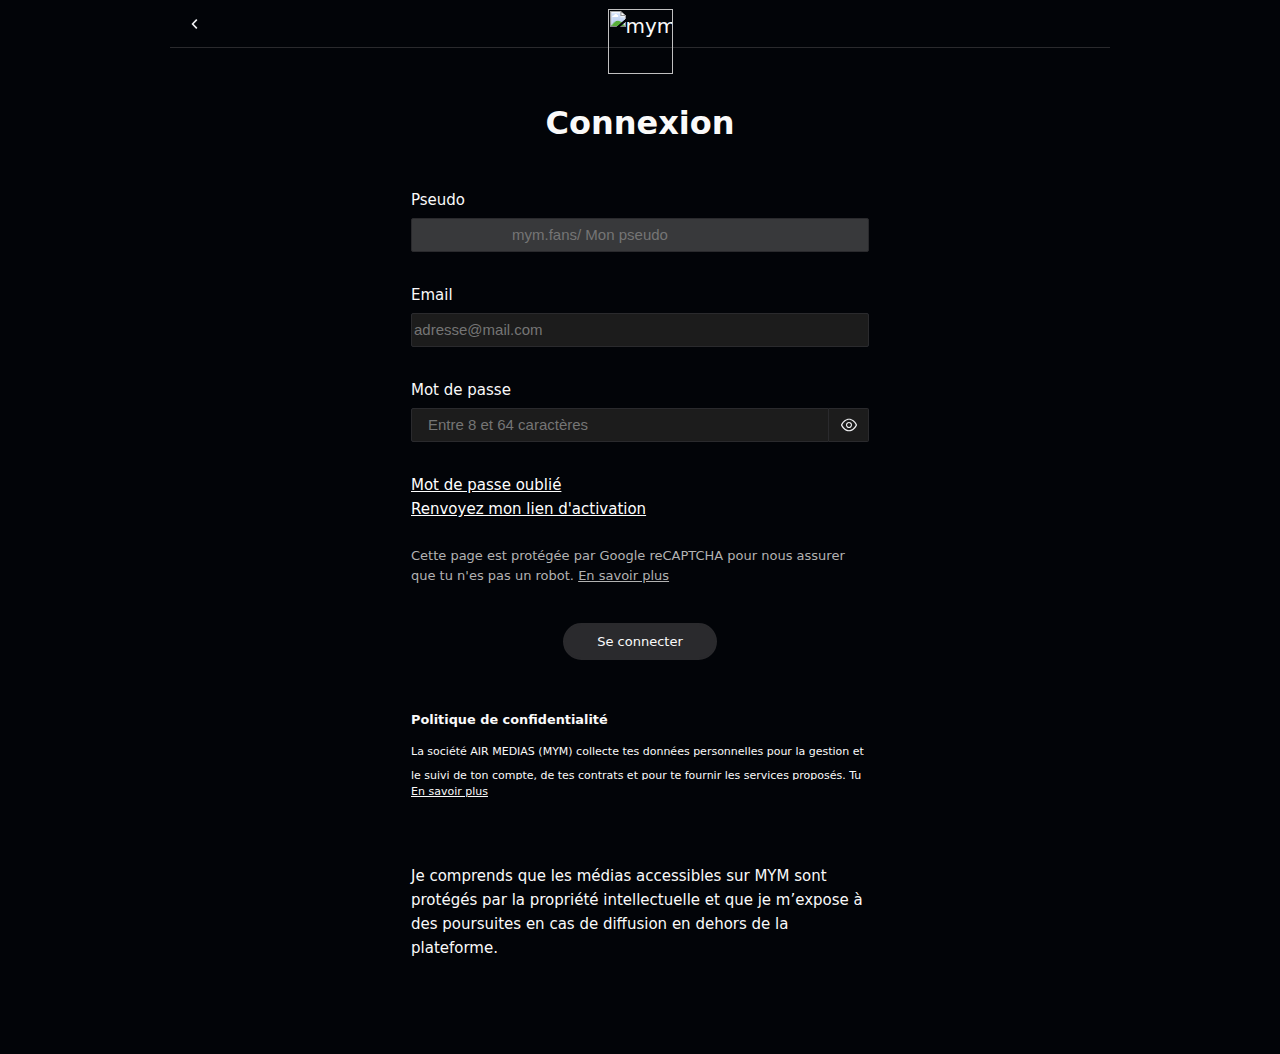
==== commit 7f0f601b: "Add files via upload" ====
--- a/connexion.html
+++ b/connexion.html
@@ -1,95 +1,1388 @@
 <html>
 
-<head></head>
-
-<body style="cursor: auto;font-size:15px;line-height:24px;box-sizing:border-box;font-family:Poppins, sans-serif;color:rgb(250, 250, 250);background-color:rgb(2, 4, 8);font-weight:400;text-size-adjust:100%;margin:0px;padding:0px;height:736px;overflow-x:hidden;">
-    <input type="hidden" value="prod" style="box-sizing:border-box;font-family:NouvelleGrotesk, system-ui, -apple-system, BlinkMacSystemFont, 'Segoe UI', Roboto, 'Helvetica Neue', sans-serif;appearance:none;border-radius:0px;color:rgb(250, 250, 250);" /> <input type="hidden" value="2WX64eFTdHOIarbeha6Mc9sNXRn" style="box-sizing:border-box;font-family:NouvelleGrotesk, system-ui, -apple-system, BlinkMacSystemFont, 'Segoe UI', Roboto, 'Helvetica Neue', sans-serif;appearance:none;border-radius:0px;color:rgb(250, 250, 250);" /> <input type="hidden" value="https://mympierreqvocc.dataplane.rudderstack.com" style="box-sizing:border-box;font-family:NouvelleGrotesk, system-ui, -apple-system, BlinkMacSystemFont, 'Segoe UI', Roboto, 'Helvetica Neue', sans-serif;appearance:none;border-radius:0px;color:rgb(250, 250, 250);" /> <input type="hidden" value="" style="box-sizing:border-box;font-family:NouvelleGrotesk, system-ui, -apple-system, BlinkMacSystemFont, 'Segoe UI', Roboto, 'Helvetica Neue', sans-serif;appearance:none;border-radius:0px;color:rgb(250, 250, 250);" /> <noscript style="box-sizing:border-box;font-family:NouvelleGrotesk, system-ui, -apple-system, BlinkMacSystemFont, 'Segoe UI', Roboto, 'Helvetica Neue', sans-serif;">
+<head>
+    <style>
+        .style-0 {
+            cursor: auto;
+            font-size: 15px;
+            line-height: 24px;
+            box-sizing: border-box;
+            font-family: Poppins, sans-serif;
+            color: rgb(250, 250, 250);
+            background-color: rgb(2, 4, 8);
+            font-weight: 400;
+            text-size-adjust: 100%;
+            margin: 0px;
+            padding: 0px;
+            height: 736px;
+            overflow-x: hidden;
+        }
+
+        .style-1 {
+            box-sizing: border-box;
+            font-family: NouvelleGrotesk, system-ui, -apple-system, BlinkMacSystemFont, 'Segoe UI', Roboto, 'Helvetica Neue', sans-serif;
+            appearance: none;
+            border-radius: 0px;
+            color: rgb(250, 250, 250);
+        }
+
+        .style-2 {
+            box-sizing: border-box;
+            font-family: NouvelleGrotesk, system-ui, -apple-system, BlinkMacSystemFont, 'Segoe UI', Roboto, 'Helvetica Neue', sans-serif;
+            appearance: none;
+            border-radius: 0px;
+            color: rgb(250, 250, 250);
+        }
+
+        .style-3 {
+            box-sizing: border-box;
+            font-family: NouvelleGrotesk, system-ui, -apple-system, BlinkMacSystemFont, 'Segoe UI', Roboto, 'Helvetica Neue', sans-serif;
+            appearance: none;
+            border-radius: 0px;
+            color: rgb(250, 250, 250);
+        }
+
+        .style-4 {
+            box-sizing: border-box;
+            font-family: NouvelleGrotesk, system-ui, -apple-system, BlinkMacSystemFont, 'Segoe UI', Roboto, 'Helvetica Neue', sans-serif;
+            appearance: none;
+            border-radius: 0px;
+            color: rgb(250, 250, 250);
+        }
+
+        .style-5 {
+            box-sizing: border-box;
+            font-family: NouvelleGrotesk, system-ui, -apple-system, BlinkMacSystemFont, 'Segoe UI', Roboto, 'Helvetica Neue', sans-serif;
+        }
+
+        .style-6 {
+            box-sizing: border-box;
+            font-family: NouvelleGrotesk, system-ui, -apple-system, BlinkMacSystemFont, 'Segoe UI', Roboto, 'Helvetica Neue', sans-serif;
+            display: none;
+            z-index: 70;
+            position: fixed;
+            inset: 0px;
+            max-width: 1232px;
+            max-height: 736px;
+            justify-content: center;
+            align-items: center;
+            background-color: rgb(2, 4, 8);
+        }
+
+        .style-7 {
+            box-sizing: border-box;
+            font-family: NouvelleGrotesk, system-ui, -apple-system, BlinkMacSystemFont, 'Segoe UI', Roboto, 'Helvetica Neue', sans-serif;
+            width: 50px;
+            height: 50px;
+            position: relative;
+            display: flex;
+            align-items: center;
+            justify-content: center;
+            user-select: none;
+        }
+
+        .style-8 {
+            box-sizing: border-box;
+            font-family: NouvelleGrotesk, system-ui, -apple-system, BlinkMacSystemFont, 'Segoe UI', Roboto, 'Helvetica Neue', sans-serif;
+            width: 1em;
+            height: 50px;
+            background: rgba(0, 0, 0, 0) url('https://mym.fans/build/images/loading.f6406561.svg') no-repeat scroll 50% 50% / contain padding-box border-box;
+            animation: 1.2s linear 0s infinite normal none running loading;
+            font-size: 50px;
+        }
+
+        .style-9 {
+            box-sizing: border-box;
+            font-family: NouvelleGrotesk, system-ui, -apple-system, BlinkMacSystemFont, 'Segoe UI', Roboto, 'Helvetica Neue', sans-serif;
+            display: none;
+            position: absolute;
+            width: 1px;
+            height: 1px;
+            margin: -1px;
+            padding: 0px;
+            overflow: hidden;
+            clip: rect(0px, 0px, 0px, 0px);
+            white-space: nowrap;
+            border-width: 0px;
+            border: 0px none rgb(250, 250, 250);
+        }
+
+        .style-10 {
+            max-width: 940px;
+            box-sizing: border-box;
+            font-family: NouvelleGrotesk, system-ui, -apple-system, BlinkMacSystemFont, 'Segoe UI', Roboto, 'Helvetica Neue', sans-serif;
+            position: relative;
+            margin: 0px auto;
+            min-height: 100%;
+        }
+
+        .style-11 {
+            box-sizing: border-box;
+            font-family: NouvelleGrotesk, system-ui, -apple-system, BlinkMacSystemFont, 'Segoe UI', Roboto, 'Helvetica Neue', sans-serif;
+        }
+
+        .style-12 {
+            position: sticky;
+            left: auto;
+            right: auto;
+            box-sizing: border-box;
+            font-family: NouvelleGrotesk, system-ui, -apple-system, BlinkMacSystemFont, 'Segoe UI', Roboto, 'Helvetica Neue', sans-serif;
+            z-index: 15;
+            order: -1;
+            top: 0px;
+            display: flex;
+            max-width: 100%;
+            min-height: 40px;
+            max-height: 48px;
+            padding: 0px 12px;
+            align-items: center;
+            justify-content: center;
+            background-color: rgb(2, 4, 8);
+            border-bottom: 0.666667px solid rgb(42, 42, 45);
+        }
+
+        .style-13 {
+            box-sizing: border-box;
+            font-family: NouvelleGrotesk, system-ui, -apple-system, BlinkMacSystemFont, 'Segoe UI', Roboto, 'Helvetica Neue', sans-serif;
+            position: relative;
+            height: 20px;
+            display: flex;
+            align-items: center;
+            width: 32px;
+            flex-flow: row nowrap;
+            place-content: stretch center;
+        }
+
+        .style-14 {
+            font-size: 15px;
+            box-sizing: border-box;
+            font-family: NouvelleGrotesk, system-ui, -apple-system, BlinkMacSystemFont, 'Segoe UI', Roboto, 'Helvetica Neue', sans-serif;
+            text-decoration: none solid rgb(250, 250, 250);
+            cursor: pointer;
+            display: flex;
+            padding: 0px;
+            max-width: 100%;
+            font-weight: 500;
+            line-height: 24px;
+            vertical-align: middle;
+            align-items: center;
+            color: rgb(250, 250, 250);
+            border: 0px none rgb(250, 250, 250);
+            appearance: none;
+            transition: color 0.3s;
+        }
+
+        .style-15 {
+            font-size: 24px;
+            box-sizing: border-box;
+            font-family: NouvelleGrotesk, system-ui, -apple-system, BlinkMacSystemFont, 'Segoe UI', Roboto, 'Helvetica Neue', sans-serif;
+            display: block;
+            margin-right: 8px;
+            vertical-align: middle;
+        }
+
+        .style-16 {
+            box-sizing: border-box;
+            font-family: NouvelleGrotesk, system-ui, -apple-system, BlinkMacSystemFont, 'Segoe UI', Roboto, 'Helvetica Neue', sans-serif;
+        }
+
+        .style-17 {
+            box-sizing: border-box;
+            font-family: NouvelleGrotesk, system-ui, -apple-system, BlinkMacSystemFont, 'Segoe UI', Roboto, 'Helvetica Neue', sans-serif;
+        }
+
+        .style-18 {
+            box-sizing: border-box;
+            font-family: NouvelleGrotesk, system-ui, -apple-system, BlinkMacSystemFont, 'Segoe UI', Roboto, 'Helvetica Neue', sans-serif;
+            margin: auto;
+            padding: 9px 0px 8px;
+            text-align: center;
+        }
+
+        .style-19 {
+            max-width: none;
+            font-size: 20px;
+            line-height: 30px;
+            box-sizing: border-box;
+            font-family: NouvelleGrotesk, system-ui, -apple-system, BlinkMacSystemFont, 'Segoe UI', Roboto, 'Helvetica Neue', sans-serif;
+            white-space: nowrap;
+            overflow: hidden;
+            text-overflow: ellipsis;
+            font-weight: 500;
+        }
+
+        .style-20 {
+            box-sizing: border-box;
+            font-family: NouvelleGrotesk, system-ui, -apple-system, BlinkMacSystemFont, 'Segoe UI', Roboto, 'Helvetica Neue', sans-serif;
+            text-decoration: none solid rgb(250, 250, 250);
+            color: rgb(250, 250, 250);
+        }
+
+        .style-21 {
+            box-sizing: border-box;
+            font-family: NouvelleGrotesk, system-ui, -apple-system, BlinkMacSystemFont, 'Segoe UI', Roboto, 'Helvetica Neue', sans-serif;
+            max-height: 16px;
+            pointer-events: none;
+            user-select: none;
+        }
+
+        .style-22 {
+            box-sizing: border-box;
+            font-family: NouvelleGrotesk, system-ui, -apple-system, BlinkMacSystemFont, 'Segoe UI', Roboto, 'Helvetica Neue', sans-serif;
+            position: relative;
+            height: 0px;
+            display: flex;
+            align-items: center;
+            width: 32px;
+            flex-flow: row nowrap;
+            place-content: stretch center;
+        }
+
+        .style-23 {
+            box-sizing: border-box;
+            font-family: NouvelleGrotesk, system-ui, -apple-system, BlinkMacSystemFont, 'Segoe UI', Roboto, 'Helvetica Neue', sans-serif;
+        }
+
+        .style-24 {
+            padding: 16px 32px;
+            box-sizing: border-box;
+            font-family: NouvelleGrotesk, system-ui, -apple-system, BlinkMacSystemFont, 'Segoe UI', Roboto, 'Helvetica Neue', sans-serif;
+        }
+
+        .style-25 {
+            padding: 35px 0px 54px;
+            box-sizing: border-box;
+            font-family: NouvelleGrotesk, system-ui, -apple-system, BlinkMacSystemFont, 'Segoe UI', Roboto, 'Helvetica Neue', sans-serif;
+            margin: 0px auto;
+            display: flex;
+            flex-direction: column;
+            justify-content: flex-start;
+            align-items: center;
+            min-height: calc(100% - 40px);
+            max-width: 458px;
+        }
+
+        .style-26 {
+            margin-bottom: 41px;
+            font-size: 32px;
+            line-height: 48px;
+            box-sizing: border-box;
+            font-family: NouvelleGrotesk, system-ui, -apple-system, BlinkMacSystemFont, 'Segoe UI', Roboto, 'Helvetica Neue', sans-serif;
+            margin-top: 0px;
+            text-align: center;
+            font-weight: 600;
+        }
+
+        .style-27 {
+            box-sizing: border-box;
+            font-family: NouvelleGrotesk, system-ui, -apple-system, BlinkMacSystemFont, 'Segoe UI', Roboto, 'Helvetica Neue', sans-serif;
+            width: 100%;
+        }
+
+        .style-28 {
+            margin-bottom: 31px;
+            box-sizing: border-box;
+            font-family: NouvelleGrotesk, system-ui, -apple-system, BlinkMacSystemFont, 'Segoe UI', Roboto, 'Helvetica Neue', sans-serif;
+        }
+
+        .style-29 {
+            box-sizing: border-box;
+            font-family: NouvelleGrotesk, system-ui, -apple-system, BlinkMacSystemFont, 'Segoe UI', Roboto, 'Helvetica Neue', sans-serif;
+            position: relative;
+            min-width: 288px;
+            vertical-align: top;
+        }
+
+        .style-30 {
+            font-size: 15px;
+            box-sizing: border-box;
+            font-family: NouvelleGrotesk, system-ui, -apple-system, BlinkMacSystemFont, 'Segoe UI', Roboto, 'Helvetica Neue', sans-serif;
+            margin-bottom: 6px;
+            display: flex;
+            flex-direction: column;
+        }
+
+        .style-31 {
+            box-sizing: border-box;
+            font-family: NouvelleGrotesk, system-ui, -apple-system, BlinkMacSystemFont, 'Segoe UI', Roboto, 'Helvetica Neue', sans-serif;
+            position: relative;
+            display: flex;
+        }
+
+        .style-32 {
+            padding-top: 7px;
+            padding-bottom: 8px;
+            background-color: rgb(56, 57, 59);
+            box-sizing: border-box;
+            font-family: Poppins, sans-serif;
+            padding-right: 26px;
+            max-width: 100%;
+            flex-basis: 100%;
+            margin: 0px;
+            font-size: 15px;
+            font-weight: 500;
+            color: rgb(250, 250, 250);
+            background: rgb(56, 57, 59) none repeat scroll 0% 0% / auto padding-box border-box;
+            border: 0.666667px solid rgb(42, 42, 45);
+            border-radius: 2px;
+            caret-color: rgb(250, 250, 250);
+            padding-left: 100px;
+            appearance: none;
+        }
+
+        .style-33 {
+            box-sizing: border-box;
+            font-family: NouvelleGrotesk, system-ui, -apple-system, BlinkMacSystemFont, 'Segoe UI', Roboto, 'Helvetica Neue', sans-serif;
+            display: none;
+            margin-top: 8px;
+            width: 100%;
+            font-size: 11px;
+            line-height: 17px;
+            position: absolute;
+            height: 1px;
+            margin: 8px -1px -1px;
+            padding: 0px;
+            overflow: hidden;
+            clip: rect(0px, 0px, 0px, 0px);
+            white-space: nowrap;
+            border-width: 0px;
+            border: 0px none rgb(250, 250, 250);
+        }
+
+        .style-34 {
+            box-sizing: border-box;
+            font-family: NouvelleGrotesk, system-ui, -apple-system, BlinkMacSystemFont, 'Segoe UI', Roboto, 'Helvetica Neue', sans-serif;
+        }
+
+        .style-35 {
+            box-sizing: border-box;
+            font-family: NouvelleGrotesk, system-ui, -apple-system, BlinkMacSystemFont, 'Segoe UI', Roboto, 'Helvetica Neue', sans-serif;
+            display: none;
+            margin-top: 8px;
+            width: 100%;
+            font-size: 11px;
+            line-height: 17px;
+            position: absolute;
+            height: 1px;
+            margin: 8px -1px -1px;
+            padding: 0px;
+            overflow: hidden;
+            clip: rect(0px, 0px, 0px, 0px);
+            white-space: nowrap;
+            border-width: 0px;
+            border: 0px none rgb(250, 250, 250);
+        }
+
+        .style-36 {
+            box-sizing: border-box;
+            font-family: NouvelleGrotesk, system-ui, -apple-system, BlinkMacSystemFont, 'Segoe UI', Roboto, 'Helvetica Neue', sans-serif;
+        }
+
+        .style-37 {
+            box-sizing: border-box;
+            font-family: NouvelleGrotesk, system-ui, -apple-system, BlinkMacSystemFont, 'Segoe UI', Roboto, 'Helvetica Neue', sans-serif;
+            display: none;
+            color: rgb(253, 74, 96);
+            margin-top: 8px;
+            width: 100%;
+            font-size: 11px;
+            line-height: 17px;
+            position: absolute;
+            height: 1px;
+            margin: 8px -1px -1px;
+            padding: 0px;
+            overflow: hidden;
+            clip: rect(0px, 0px, 0px, 0px);
+            white-space: nowrap;
+            border-width: 0px;
+            border: 0px none rgb(253, 74, 96);
+        }
+
+        .style-38 {
+            box-sizing: border-box;
+            font-family: NouvelleGrotesk, system-ui, -apple-system, BlinkMacSystemFont, 'Segoe UI', Roboto, 'Helvetica Neue', sans-serif;
+            display: none;
+            text-align: left;
+            position: absolute;
+            width: 1px;
+            height: 1px;
+            margin: -1px;
+            padding: 0px;
+            overflow: hidden;
+            clip: rect(0px, 0px, 0px, 0px);
+            white-space: nowrap;
+            border-width: 0px;
+            border: 0px none rgb(250, 250, 250);
+        }
+
+        .style-39 {
+            box-sizing: border-box;
+            font-family: NouvelleGrotesk, system-ui, -apple-system, BlinkMacSystemFont, 'Segoe UI', Roboto, 'Helvetica Neue', sans-serif;
+            color: rgb(153, 153, 153);
+        }
+
+        .style-40 {
+            box-sizing: border-box;
+            font-family: NouvelleGrotesk, system-ui, -apple-system, BlinkMacSystemFont, 'Segoe UI', Roboto, 'Helvetica Neue', sans-serif;
+            margin: 0px;
+            padding-bottom: 8px;
+            display: flex;
+            flex-wrap: wrap;
+            gap: 8px;
+        }
+
+        .style-41 {
+            margin-bottom: 31px;
+            box-sizing: border-box;
+            font-family: NouvelleGrotesk, system-ui, -apple-system, BlinkMacSystemFont, 'Segoe UI', Roboto, 'Helvetica Neue', sans-serif;
+        }
+
+        .style-42 {
+            box-sizing: border-box;
+            font-family: NouvelleGrotesk, system-ui, -apple-system, BlinkMacSystemFont, 'Segoe UI', Roboto, 'Helvetica Neue', sans-serif;
+            width: 100%;
+            position: relative;
+            min-width: 288px;
+            vertical-align: top;
+        }
+
+        .style-43 {
+            font-size: 15px;
+            box-sizing: border-box;
+            font-family: NouvelleGrotesk, system-ui, -apple-system, BlinkMacSystemFont, 'Segoe UI', Roboto, 'Helvetica Neue', sans-serif;
+            margin-bottom: 6px;
+            display: flex;
+            flex-direction: column;
+        }
+
+        .style-44 {
+            box-sizing: border-box;
+            font-family: NouvelleGrotesk, system-ui, -apple-system, BlinkMacSystemFont, 'Segoe UI', Roboto, 'Helvetica Neue', sans-serif;
+            position: relative;
+            display: flex;
+        }
+
+        .style-45 {
+            box-sizing: border-box;
+            font-family: NouvelleGrotesk, system-ui, -apple-system, BlinkMacSystemFont, 'Segoe UI', Roboto, 'Helvetica Neue', sans-serif;
+            font-size: 20px;
+            right: 16px;
+            left: auto;
+            position: absolute;
+            top: 20.5px;
+            color: rgb(153, 153, 153);
+            transform: matrix(1, 0, 0, 1, 0, -12);
+            user-select: none;
+            pointer-events: none;
+        }
+
+        .style-46 {
+            box-sizing: border-box;
+            font-family: NouvelleGrotesk, system-ui, -apple-system, BlinkMacSystemFont, 'Segoe UI', Roboto, 'Helvetica Neue', sans-serif;
+        }
+
+        .style-47 {
+            box-sizing: border-box;
+            font-family: NouvelleGrotesk, system-ui, -apple-system, BlinkMacSystemFont, 'Segoe UI', Roboto, 'Helvetica Neue', sans-serif;
+        }
+
+        .style-48 {
+            box-sizing: border-box;
+            font-family: NouvelleGrotesk, system-ui, -apple-system, BlinkMacSystemFont, 'Segoe UI', Roboto, 'Helvetica Neue', sans-serif;
+        }
+
+        .style-49 {
+            box-sizing: border-box;
+            font-family: NouvelleGrotesk, system-ui, -apple-system, BlinkMacSystemFont, 'Segoe UI', Roboto, 'Helvetica Neue', sans-serif;
+        }
+
+        .style-50 {
+            box-sizing: border-box;
+            font-family: NouvelleGrotesk, system-ui, -apple-system, BlinkMacSystemFont, 'Segoe UI', Roboto, 'Helvetica Neue', sans-serif;
+        }
+
+        .style-51 {
+            box-sizing: border-box;
+            font-family: NouvelleGrotesk, system-ui, -apple-system, BlinkMacSystemFont, 'Segoe UI', Roboto, 'Helvetica Neue', sans-serif;
+        }
+
+        .style-52 {
+            box-sizing: border-box;
+            font-family: NouvelleGrotesk, system-ui, -apple-system, BlinkMacSystemFont, 'Segoe UI', Roboto, 'Helvetica Neue', sans-serif;
+        }
+
+        .style-53 {
+            box-sizing: border-box;
+            font-family: NouvelleGrotesk, system-ui, -apple-system, BlinkMacSystemFont, 'Segoe UI', Roboto, 'Helvetica Neue', sans-serif;
+        }
+
+        .style-54 {
+            box-sizing: border-box;
+            font-family: NouvelleGrotesk, system-ui, -apple-system, BlinkMacSystemFont, 'Segoe UI', Roboto, 'Helvetica Neue', sans-serif;
+        }
+
+        .style-55 {
+            box-sizing: border-box;
+            font-family: NouvelleGrotesk, system-ui, -apple-system, BlinkMacSystemFont, 'Segoe UI', Roboto, 'Helvetica Neue', sans-serif;
+        }
+
+        .style-56 {
+            padding-top: 7px;
+            padding-bottom: 8px;
+            background-color: rgb(56, 57, 59);
+            box-sizing: border-box;
+            font-family: Poppins, sans-serif;
+            padding-right: 15px;
+            max-width: 100%;
+            flex-basis: 100%;
+            margin: 0px;
+            font-size: 15px;
+            font-weight: 500;
+            color: rgb(250, 250, 250);
+            background: rgb(56, 57, 59) none repeat scroll 0% 0% / auto padding-box border-box;
+            border: 0.666667px solid rgb(42, 42, 45);
+            border-radius: 2px;
+            caret-color: rgb(250, 250, 250);
+            appearance: none;
+        }
+
+        .style-57 {
+            margin-bottom: 31px;
+            box-sizing: border-box;
+            font-family: NouvelleGrotesk, system-ui, -apple-system, BlinkMacSystemFont, 'Segoe UI', Roboto, 'Helvetica Neue', sans-serif;
+        }
+
+        .style-58 {
+            box-sizing: border-box;
+            font-family: NouvelleGrotesk, system-ui, -apple-system, BlinkMacSystemFont, 'Segoe UI', Roboto, 'Helvetica Neue', sans-serif;
+            position: relative;
+            min-width: 288px;
+            vertical-align: top;
+        }
+
+        .style-59 {
+            font-size: 15px;
+            box-sizing: border-box;
+            font-family: NouvelleGrotesk, system-ui, -apple-system, BlinkMacSystemFont, 'Segoe UI', Roboto, 'Helvetica Neue', sans-serif;
+            margin-bottom: 6px;
+            display: flex;
+            flex-direction: column;
+        }
+
+        .style-60 {
+            box-sizing: border-box;
+            font-family: NouvelleGrotesk, system-ui, -apple-system, BlinkMacSystemFont, 'Segoe UI', Roboto, 'Helvetica Neue', sans-serif;
+            position: relative;
+            display: flex;
+        }
+
+        .style-61 {
+            padding-top: 7px;
+            padding-bottom: 8px;
+            background-color: rgba(70, 90, 126, 0.4);
+            box-sizing: border-box;
+            font-family: Poppins, sans-serif;
+            font-size: 15px;
+            font-weight: 500;
+            color: rgb(255, 255, 255);
+            box-shadow: rgb(28, 28, 28) 0px 0px 0px 1000px inset;
+            max-width: 100%;
+            flex-basis: 100%;
+            margin: 0px;
+            background: rgba(70, 90, 126, 0.4) none repeat scroll 0% 0% / auto padding-box border-box;
+            border: 0.666667px solid rgb(42, 42, 45);
+            border-radius: 2px;
+            caret-color: rgb(250, 250, 250);
+            appearance: none;
+        }
+
+        .style-62 {
+            box-sizing: border-box;
+            font-family: NouvelleGrotesk, system-ui, -apple-system, BlinkMacSystemFont, 'Segoe UI', Roboto, 'Helvetica Neue', sans-serif;
+        }
+
+        .style-63 {
+            box-sizing: border-box;
+            font-family: NouvelleGrotesk, system-ui, -apple-system, BlinkMacSystemFont, 'Segoe UI', Roboto, 'Helvetica Neue', sans-serif;
+            display: none;
+            color: rgb(253, 74, 96);
+            margin-top: 8px;
+            width: 100%;
+            font-size: 11px;
+            line-height: 17px;
+            position: absolute;
+            height: 1px;
+            margin: 8px -1px -1px;
+            padding: 0px;
+            overflow: hidden;
+            clip: rect(0px, 0px, 0px, 0px);
+            white-space: nowrap;
+            border-width: 0px;
+            border: 0px none rgb(253, 74, 96);
+        }
+
+        .style-64 {
+            box-sizing: border-box;
+            font-family: NouvelleGrotesk, system-ui, -apple-system, BlinkMacSystemFont, 'Segoe UI', Roboto, 'Helvetica Neue', sans-serif;
+        }
+
+        .style-65 {
+            box-sizing: border-box;
+            font-family: NouvelleGrotesk, system-ui, -apple-system, BlinkMacSystemFont, 'Segoe UI', Roboto, 'Helvetica Neue', sans-serif;
+        }
+
+        .style-66 {
+            box-sizing: border-box;
+            font-family: NouvelleGrotesk, system-ui, -apple-system, BlinkMacSystemFont, 'Segoe UI', Roboto, 'Helvetica Neue', sans-serif;
+            text-decoration: none solid rgb(253, 74, 96);
+            color: rgb(253, 74, 96);
+        }
+
+        .style-67 {
+            margin-bottom: 31px;
+            box-sizing: border-box;
+            font-family: NouvelleGrotesk, system-ui, -apple-system, BlinkMacSystemFont, 'Segoe UI', Roboto, 'Helvetica Neue', sans-serif;
+        }
+
+        .style-68 {
+            box-sizing: border-box;
+            font-family: NouvelleGrotesk, system-ui, -apple-system, BlinkMacSystemFont, 'Segoe UI', Roboto, 'Helvetica Neue', sans-serif;
+            position: relative;
+            min-width: 288px;
+            vertical-align: top;
+        }
+
+        .style-69 {
+            font-size: 15px;
+            box-sizing: border-box;
+            font-family: NouvelleGrotesk, system-ui, -apple-system, BlinkMacSystemFont, 'Segoe UI', Roboto, 'Helvetica Neue', sans-serif;
+            margin-bottom: 6px;
+            display: flex;
+            flex-direction: column;
+        }
+
+        .style-70 {
+            box-sizing: border-box;
+            font-family: NouvelleGrotesk, system-ui, -apple-system, BlinkMacSystemFont, 'Segoe UI', Roboto, 'Helvetica Neue', sans-serif;
+            position: relative;
+            display: flex;
+        }
+
+        .style-71 {
+            padding-top: 7px;
+            padding-bottom: 8px;
+            background-color: rgba(70, 90, 126, 0.4);
+            box-sizing: border-box;
+            font-family: Poppins, sans-serif;
+            font-size: 15px;
+            font-weight: 500;
+            color: rgb(255, 255, 255);
+            box-shadow: rgb(28, 28, 28) 0px 0px 0px 1000px inset;
+            max-width: 100%;
+            flex-basis: 100%;
+            margin: 0px;
+            background: rgba(70, 90, 126, 0.4) none repeat scroll 0% 0% / auto padding-box border-box;
+            border: 0.666667px solid rgb(42, 42, 45);
+            border-radius: 2px;
+            caret-color: rgb(250, 250, 250);
+            appearance: none;
+        }
+
+        .style-72 {
+            margin-bottom: 31px;
+            box-sizing: border-box;
+            font-family: NouvelleGrotesk, system-ui, -apple-system, BlinkMacSystemFont, 'Segoe UI', Roboto, 'Helvetica Neue', sans-serif;
+        }
+
+        .style-73 {
+            box-sizing: border-box;
+            font-family: NouvelleGrotesk, system-ui, -apple-system, BlinkMacSystemFont, 'Segoe UI', Roboto, 'Helvetica Neue', sans-serif;
+            position: relative;
+            min-width: 288px;
+            vertical-align: top;
+        }
+
+        .style-74 {
+            font-size: 15px;
+            box-sizing: border-box;
+            font-family: NouvelleGrotesk, system-ui, -apple-system, BlinkMacSystemFont, 'Segoe UI', Roboto, 'Helvetica Neue', sans-serif;
+            margin-bottom: 6px;
+            display: flex;
+            flex-direction: column;
+        }
+
+        .style-75 {
+            box-sizing: border-box;
+            font-family: NouvelleGrotesk, system-ui, -apple-system, BlinkMacSystemFont, 'Segoe UI', Roboto, 'Helvetica Neue', sans-serif;
+            position: relative;
+            display: flex;
+        }
+
+        .style-76 {
+            padding-top: 7px;
+            padding-bottom: 8px;
+            background-color: rgba(70, 90, 126, 0.4);
+            box-sizing: border-box;
+            font-family: Poppins, sans-serif;
+            padding-right: 16px;
+            padding-left: 16px;
+            border-right: 0px none rgb(255, 255, 255);
+            border-top-right-radius: 0px;
+            border-bottom-right-radius: 0px;
+            font-size: 15px;
+            font-weight: 500;
+            color: rgb(255, 255, 255);
+            box-shadow: rgb(28, 28, 28) 0px 0px 0px 1000px inset;
+            max-width: 100%;
+            flex-basis: 100%;
+            margin: 0px;
+            background: rgba(70, 90, 126, 0.4) none repeat scroll 0% 0% / auto padding-box border-box;
+            border: 1px solid rgb(42, 42, 45);
+            border-radius: 2px 0px 0px 2px;
+            caret-color: rgb(250, 250, 250);
+            appearance: none;
+        }
+
+        .style-77 {
+            font-size: 13px;
+            box-sizing: border-box;
+            font-family: NouvelleGrotesk, system-ui, -apple-system, BlinkMacSystemFont, 'Segoe UI', Roboto, 'Helvetica Neue', sans-serif;
+            color: rgb(153, 153, 153);
+            background: rgb(28, 28, 28) none repeat scroll 0% 0% / auto padding-box border-box;
+            border-color: rgb(42, 42, 45);
+            padding: 0px;
+            margin: 0px;
+            min-width: 40px;
+            font-weight: 400;
+            white-space: nowrap;
+            flex-shrink: 0;
+            border-width: 0.666667px 0.666667px 0.666667px 0px;
+            border-top-style: solid;
+            border-right-style: solid;
+            border-bottom-style: solid;
+            border-top-color: rgb(42, 42, 45);
+            border-right-color: rgb(42, 42, 45);
+            border-bottom-color: rgb(42, 42, 45);
+            border-image: none;
+            border-left-style: none;
+            border-left-color: rgb(42, 42, 45);
+            border-radius: 0px 2px 2px 0px;
+            cursor: pointer;
+        }
+
+        .style-78 {
+            box-sizing: border-box;
+            font-family: NouvelleGrotesk, system-ui, -apple-system, BlinkMacSystemFont, 'Segoe UI', Roboto, 'Helvetica Neue', sans-serif;
+            font-size: 20px;
+            vertical-align: middle;
+        }
+
+        .style-79 {
+            box-sizing: border-box;
+            font-family: NouvelleGrotesk, system-ui, -apple-system, BlinkMacSystemFont, 'Segoe UI', Roboto, 'Helvetica Neue', sans-serif;
+        }
+
+        .style-80 {
+            box-sizing: border-box;
+            font-family: NouvelleGrotesk, system-ui, -apple-system, BlinkMacSystemFont, 'Segoe UI', Roboto, 'Helvetica Neue', sans-serif;
+        }
+
+        .style-81 {
+            box-sizing: border-box;
+            font-family: NouvelleGrotesk, system-ui, -apple-system, BlinkMacSystemFont, 'Segoe UI', Roboto, 'Helvetica Neue', sans-serif;
+        }
+
+        .style-82 {
+            box-sizing: border-box;
+            font-family: NouvelleGrotesk, system-ui, -apple-system, BlinkMacSystemFont, 'Segoe UI', Roboto, 'Helvetica Neue', sans-serif;
+        }
+
+        .style-83 {
+            margin-top: 12px;
+            box-sizing: border-box;
+            font-family: NouvelleGrotesk, system-ui, -apple-system, BlinkMacSystemFont, 'Segoe UI', Roboto, 'Helvetica Neue', sans-serif;
+            margin-bottom: 8px;
+            font-size: 11px;
+            line-height: 11px;
+            color: rgb(178, 178, 178);
+        }
+
+        .style-84 {
+            box-sizing: border-box;
+            font-family: NouvelleGrotesk, system-ui, -apple-system, BlinkMacSystemFont, 'Segoe UI', Roboto, 'Helvetica Neue', sans-serif;
+            position: relative;
+            display: block;
+            height: 10px;
+            border: 0.666667px solid rgb(28, 28, 28);
+            background: rgba(0, 0, 0, 0) linear-gradient(90deg, rgb(253, 74, 96) 10%, rgb(255, 179, 0) 33%, rgb(52, 202, 89) 66%) repeat scroll 0% 0% / auto padding-box border-box;
+            overflow: hidden;
+        }
+
+        .style-85 {
+            left: 100%;
+            box-sizing: border-box;
+            font-family: NouvelleGrotesk, system-ui, -apple-system, BlinkMacSystemFont, 'Segoe UI', Roboto, 'Helvetica Neue', sans-serif;
+            position: absolute;
+            right: 0px;
+            display: block;
+            height: 8.66667px;
+            min-width: 25%;
+            background-color: rgb(42, 42, 45);
+        }
+
+        .style-86 {
+            border: 1px solid #1C1C1C;
+            background-color: #1C1C1C;
+            border-radius: 2px;
+            padding-left: 5%;
+            padding-top: 2%;
+            margin-top: 2%background-color:rgb(28, 28, 28);
+            border-radius: 2px;
+            padding-left: 22.8958px;
+            padding-top: 9.15625px;
+            margin-top: 9.15625px;
+            box-sizing: border-box;
+            font-family: NouvelleGrotesk, system-ui, -apple-system, BlinkMacSystemFont, 'Segoe UI', Roboto, 'Helvetica Neue', sans-serif;
+        }
+
+        .style-87 {
+            margin-bottom: 1%;
+            box-sizing: border-box;
+            font-family: NouvelleGrotesk, system-ui, -apple-system, BlinkMacSystemFont, 'Segoe UI', Roboto, 'Helvetica Neue', sans-serif;
+        }
+
+        .style-88 {
+            padding-left: 5%;
+            box-sizing: border-box;
+            font-family: NouvelleGrotesk, system-ui, -apple-system, BlinkMacSystemFont, 'Segoe UI', Roboto, 'Helvetica Neue', sans-serif;
+        }
+
+        .style-89 {
+            color: rgb(116, 243, 203);
+            box-sizing: border-box;
+            font-family: NouvelleGrotesk, system-ui, -apple-system, BlinkMacSystemFont, 'Segoe UI', Roboto, 'Helvetica Neue', sans-serif;
+        }
+
+        .style-90 {
+            color: rgb(116, 243, 203);
+            box-sizing: border-box;
+            font-family: NouvelleGrotesk, system-ui, -apple-system, BlinkMacSystemFont, 'Segoe UI', Roboto, 'Helvetica Neue', sans-serif;
+        }
+
+        .style-91 {
+            color: rgb(116, 243, 203);
+            box-sizing: border-box;
+            font-family: NouvelleGrotesk, system-ui, -apple-system, BlinkMacSystemFont, 'Segoe UI', Roboto, 'Helvetica Neue', sans-serif;
+        }
+
+        .style-92 {
+            color: rgb(116, 243, 203);
+            box-sizing: border-box;
+            font-family: NouvelleGrotesk, system-ui, -apple-system, BlinkMacSystemFont, 'Segoe UI', Roboto, 'Helvetica Neue', sans-serif;
+        }
+
+        .style-93 {
+            margin-bottom: 31px;
+            box-sizing: border-box;
+            font-family: NouvelleGrotesk, system-ui, -apple-system, BlinkMacSystemFont, 'Segoe UI', Roboto, 'Helvetica Neue', sans-serif;
+        }
+
+        .style-94 {
+            box-sizing: border-box;
+            font-family: NouvelleGrotesk, system-ui, -apple-system, BlinkMacSystemFont, 'Segoe UI', Roboto, 'Helvetica Neue', sans-serif;
+            position: relative;
+            min-width: 288px;
+            vertical-align: top;
+        }
+
+        .style-95 {
+            box-sizing: border-box;
+            font-family: NouvelleGrotesk, system-ui, -apple-system, BlinkMacSystemFont, 'Segoe UI', Roboto, 'Helvetica Neue', sans-serif;
+            display: none;
+            appearance: none;
+            border-radius: 0px;
+            color: rgb(250, 250, 250);
+            position: absolute;
+            width: 1px;
+            height: 1px;
+            margin: -1px;
+            padding: 0px;
+            overflow: hidden;
+            clip: rect(0px, 0px, 0px, 0px);
+            white-space: nowrap;
+            border-width: 0px;
+        }
+
+        .style-96 {
+            box-sizing: border-box;
+            font-family: NouvelleGrotesk, system-ui, -apple-system, BlinkMacSystemFont, 'Segoe UI', Roboto, 'Helvetica Neue', sans-serif;
+            position: relative;
+            display: block;
+            min-height: 20px;
+            padding-left: 29px;
+            font-size: 13px;
+            line-height: 20px;
+            cursor: pointer;
+        }
+
+        .style-97 {
+            box-sizing: border-box;
+            font-family: NouvelleGrotesk, system-ui, -apple-system, BlinkMacSystemFont, 'Segoe UI', Roboto, 'Helvetica Neue', sans-serif;
+        }
+
+        .style-98 {
+            box-sizing: border-box;
+            font-family: NouvelleGrotesk, system-ui, -apple-system, BlinkMacSystemFont, 'Segoe UI', Roboto, 'Helvetica Neue', sans-serif;
+            text-decoration: underline solid rgb(250, 250, 250);
+            color: rgb(250, 250, 250);
+        }
+
+        .style-99 {
+            box-sizing: border-box;
+            font-family: NouvelleGrotesk, system-ui, -apple-system, BlinkMacSystemFont, 'Segoe UI', Roboto, 'Helvetica Neue', sans-serif;
+        }
+
+        .style-100 {
+            box-sizing: border-box;
+            font-family: NouvelleGrotesk, system-ui, -apple-system, BlinkMacSystemFont, 'Segoe UI', Roboto, 'Helvetica Neue', sans-serif;
+            position: relative;
+            min-width: 288px;
+            vertical-align: top;
+        }
+
+        .style-101 {
+            box-sizing: border-box;
+            font-family: NouvelleGrotesk, system-ui, -apple-system, BlinkMacSystemFont, 'Segoe UI', Roboto, 'Helvetica Neue', sans-serif;
+            display: none;
+            appearance: none;
+            border-radius: 0px;
+            color: rgb(250, 250, 250);
+            position: absolute;
+            width: 1px;
+            height: 1px;
+            margin: -1px;
+            padding: 0px;
+            overflow: hidden;
+            clip: rect(0px, 0px, 0px, 0px);
+            white-space: nowrap;
+            border-width: 0px;
+        }
+
+        .style-102 {
+            box-sizing: border-box;
+            font-family: NouvelleGrotesk, system-ui, -apple-system, BlinkMacSystemFont, 'Segoe UI', Roboto, 'Helvetica Neue', sans-serif;
+            position: relative;
+            display: block;
+            min-height: 20px;
+            padding-left: 29px;
+            font-size: 13px;
+            line-height: 20px;
+            cursor: pointer;
+        }
+
+        .style-103 {
+            box-sizing: border-box;
+            font-family: NouvelleGrotesk, system-ui, -apple-system, BlinkMacSystemFont, 'Segoe UI', Roboto, 'Helvetica Neue', sans-serif;
+            text-decoration: underline solid rgb(250, 250, 250);
+            color: rgb(250, 250, 250);
+        }
+
+        .style-104 {
+            box-sizing: border-box;
+            font-family: NouvelleGrotesk, system-ui, -apple-system, BlinkMacSystemFont, 'Segoe UI', Roboto, 'Helvetica Neue', sans-serif;
+            appearance: none;
+            border-radius: 0px;
+            color: rgb(250, 250, 250);
+        }
+
+        .style-105 {
+            margin-top: 0px;
+            box-sizing: border-box;
+            font-family: NouvelleGrotesk, system-ui, -apple-system, BlinkMacSystemFont, 'Segoe UI', Roboto, 'Helvetica Neue', sans-serif;
+        }
+
+        .style-106 {
+            margin: 25px 0px 37px;
+            font-size: 13px;
+            line-height: 20px;
+            box-sizing: border-box;
+            font-family: NouvelleGrotesk, system-ui, -apple-system, BlinkMacSystemFont, 'Segoe UI', Roboto, 'Helvetica Neue', sans-serif;
+            margin-top: 25px;
+            margin-bottom: 37px;
+            color: rgb(178, 178, 178);
+            font-weight: 400;
+        }
+
+        .style-107 {
+            box-sizing: border-box;
+            font-family: NouvelleGrotesk, system-ui, -apple-system, BlinkMacSystemFont, 'Segoe UI', Roboto, 'Helvetica Neue', sans-serif;
+            text-decoration: underline solid rgb(178, 178, 178);
+            color: rgb(178, 178, 178);
+        }
+
+        .style-108 {
+            box-sizing: border-box;
+            font-family: NouvelleGrotesk, system-ui, -apple-system, BlinkMacSystemFont, 'Segoe UI', Roboto, 'Helvetica Neue', sans-serif;
+            text-align: center;
+            margin-bottom: 12px;
+        }
+
+        .style-109 {
+            font-size: 13px;
+            box-sizing: border-box;
+            font-family: NouvelleGrotesk, system-ui, -apple-system, BlinkMacSystemFont, 'Segoe UI', Roboto, 'Helvetica Neue', sans-serif;
+            background-color: rgb(42, 42, 45);
+            border-color: rgb(42, 42, 45);
+            position: relative;
+            display: inline-flex;
+            padding: 10px 32px;
+            line-height: 13px;
+            font-weight: 500;
+            text-decoration: none solid rgb(250, 250, 250);
+            vertical-align: middle;
+            justify-content: center;
+            align-items: center;
+            color: rgb(250, 250, 250);
+            background: rgb(42, 42, 45) none repeat scroll 0% 0% / auto padding-box border-box;
+            border: 2px solid rgb(42, 42, 45);
+            border-radius: 25px;
+            appearance: none;
+            transition: 0.3s;
+        }
+
+        .style-110 {
+            box-sizing: border-box;
+            font-family: NouvelleGrotesk, system-ui, -apple-system, BlinkMacSystemFont, 'Segoe UI', Roboto, 'Helvetica Neue', sans-serif;
+            text-decoration: none solid rgb(250, 250, 250);
+        }
+
+        .style-111 {
+            box-sizing: border-box;
+            font-family: NouvelleGrotesk, system-ui, -apple-system, BlinkMacSystemFont, 'Segoe UI', Roboto, 'Helvetica Neue', sans-serif;
+            margin: 36px 0px 24px;
+            width: 100%;
+        }
+
+        .style-112 {
+            box-sizing: border-box;
+            font-family: NouvelleGrotesk, system-ui, -apple-system, BlinkMacSystemFont, 'Segoe UI', Roboto, 'Helvetica Neue', sans-serif;
+            color: rgb(250, 250, 250);
+            font-size: 11px;
+            font-weight: 400;
+        }
+
+        .style-113 {
+            box-sizing: border-box;
+            font-family: NouvelleGrotesk, system-ui, -apple-system, BlinkMacSystemFont, 'Segoe UI', Roboto, 'Helvetica Neue', sans-serif;
+            font-weight: 700;
+            color: rgb(250, 250, 250);
+            margin: 0px 0px 8px;
+        }
+
+        .style-114 {
+            box-sizing: border-box;
+            font-family: NouvelleGrotesk, system-ui, -apple-system, BlinkMacSystemFont, 'Segoe UI', Roboto, 'Helvetica Neue', sans-serif;
+            max-height: 40px;
+            overflow-y: hidden;
+            margin: 0px;
+        }
+
+        .style-115 {
+            box-sizing: border-box;
+            font-family: NouvelleGrotesk, system-ui, -apple-system, BlinkMacSystemFont, 'Segoe UI', Roboto, 'Helvetica Neue', sans-serif;
+            text-decoration: none solid rgb(250, 250, 250);
+            color: rgb(250, 250, 250);
+        }
+
+        .style-116 {
+            box-sizing: border-box;
+            font-family: NouvelleGrotesk, system-ui, -apple-system, BlinkMacSystemFont, 'Segoe UI', Roboto, 'Helvetica Neue', sans-serif;
+            cursor: pointer;
+            text-decoration: underline solid rgb(250, 250, 250);
+        }
+
+        .style-117 {
+            box-sizing: border-box;
+            font-family: NouvelleGrotesk, system-ui, -apple-system, BlinkMacSystemFont, 'Segoe UI', Roboto, 'Helvetica Neue', sans-serif;
+            cursor: pointer;
+            text-decoration: underline solid rgb(250, 250, 250);
+            display: none;
+            position: absolute;
+            width: 1px;
+            height: 1px;
+            margin: -1px;
+            padding: 0px;
+            overflow: hidden;
+            clip: rect(0px, 0px, 0px, 0px);
+            white-space: nowrap;
+            border-width: 0px;
+            border: 0px none rgb(250, 250, 250);
+        }
+
+        .style-118 {
+            box-sizing: border-box;
+            font-family: NouvelleGrotesk, system-ui, -apple-system, BlinkMacSystemFont, 'Segoe UI', Roboto, 'Helvetica Neue', sans-serif;
+            margin: 36px 0px 24px;
+            width: 100%;
+        }
+
+        .style-119 {
+            box-sizing: border-box;
+            font-family: NouvelleGrotesk, system-ui, -apple-system, BlinkMacSystemFont, 'Segoe UI', Roboto, 'Helvetica Neue', sans-serif;
+        }
+
+        .style-120 {
+            background-color: rgb(21, 23, 28);
+            box-sizing: border-box;
+            font-family: NouvelleGrotesk, system-ui, -apple-system, BlinkMacSystemFont, 'Segoe UI', Roboto, 'Helvetica Neue', sans-serif;
+            visibility: hidden;
+            pointer-events: none;
+            opacity: 0;
+            z-index: 55;
+            position: fixed;
+            top: 0px;
+            left: 0px;
+            width: 100%;
+            height: 736px;
+            overflow: auto;
+        }
+
+        .style-121 {
+            max-width: 942px;
+            border-right: 0.666667px solid rgb(42, 42, 45);
+            border-left: 0.666667px solid rgb(42, 42, 45);
+            box-sizing: border-box;
+            font-family: NouvelleGrotesk, system-ui, -apple-system, BlinkMacSystemFont, 'Segoe UI', Roboto, 'Helvetica Neue', sans-serif;
+            position: relative;
+            margin: 0px auto;
+            min-height: 100%;
+        }
+
+        .style-122 {
+            box-sizing: border-box;
+            font-family: NouvelleGrotesk, system-ui, -apple-system, BlinkMacSystemFont, 'Segoe UI', Roboto, 'Helvetica Neue', sans-serif;
+        }
+
+        .style-123 {
+            box-sizing: border-box;
+            font-family: NouvelleGrotesk, system-ui, -apple-system, BlinkMacSystemFont, 'Segoe UI', Roboto, 'Helvetica Neue', sans-serif;
+            display: flex;
+            align-items: center;
+            justify-content: center;
+            position: fixed;
+            top: 368px;
+            left: 616px;
+            transform: matrix(1, 0, 0, 1, -25, -25);
+        }
+
+        .style-124 {
+            box-sizing: border-box;
+            font-family: NouvelleGrotesk, system-ui, -apple-system, BlinkMacSystemFont, 'Segoe UI', Roboto, 'Helvetica Neue', sans-serif;
+            width: 50px;
+            height: 50px;
+            position: relative;
+            display: flex;
+            align-items: center;
+            justify-content: center;
+            user-select: none;
+        }
+
+        .style-125 {
+            box-sizing: border-box;
+            font-family: NouvelleGrotesk, system-ui, -apple-system, BlinkMacSystemFont, 'Segoe UI', Roboto, 'Helvetica Neue', sans-serif;
+            width: 1em;
+            height: 50px;
+            background: rgba(0, 0, 0, 0) url('https://mym.fans/build/images/loading.f6406561.svg') no-repeat scroll 50% 50% / contain padding-box border-box;
+            animation: 1.2s linear 0s infinite normal none running loading;
+            font-size: 50px;
+        }
+
+        .style-126 {
+            box-sizing: border-box;
+            font-family: NouvelleGrotesk, system-ui, -apple-system, BlinkMacSystemFont, 'Segoe UI', Roboto, 'Helvetica Neue', sans-serif;
+            display: none;
+            position: absolute;
+            width: 1px;
+            height: 1px;
+            margin: -1px;
+            padding: 0px;
+            overflow: hidden;
+            clip: rect(0px, 0px, 0px, 0px);
+            white-space: nowrap;
+            border-width: 0px;
+            border: 0px none rgb(250, 250, 250);
+        }
+
+        .style-127 {
+            right: 616px;
+            transform: matrix(1, 0, 0, 1, 460, 0);
+            font-size: 13px;
+            box-sizing: border-box;
+            font-family: NouvelleGrotesk, system-ui, -apple-system, BlinkMacSystemFont, 'Segoe UI', Roboto, 'Helvetica Neue', sans-serif;
+            position: fixed;
+            top: 12px;
+            width: 40px;
+            height: 40px;
+            padding: 0px;
+            text-align: center;
+            justify-content: center;
+            border-radius: 50%;
+            background-color: rgb(35, 36, 38);
+            border-color: rgb(35, 36, 38);
+            display: flex;
+            line-height: 13px;
+            font-weight: 500;
+            text-decoration: none solid rgb(250, 250, 250);
+            vertical-align: middle;
+            align-items: center;
+            color: rgb(250, 250, 250);
+            background: rgb(35, 36, 38) none repeat scroll 0% 0% / auto padding-box border-box;
+            border: 2px solid rgb(35, 36, 38);
+            cursor: pointer;
+            appearance: none;
+            transition: 0.3s;
+        }
+
+        .style-128 {
+            font-size: 20px;
+            box-sizing: border-box;
+            font-family: NouvelleGrotesk, system-ui, -apple-system, BlinkMacSystemFont, 'Segoe UI', Roboto, 'Helvetica Neue', sans-serif;
+            margin-right: 0px;
+            display: block;
+            vertical-align: middle;
+        }
+
+        .style-129 {
+            box-sizing: border-box;
+            font-family: NouvelleGrotesk, system-ui, -apple-system, BlinkMacSystemFont, 'Segoe UI', Roboto, 'Helvetica Neue', sans-serif;
+        }
+
+        .style-130 {
+            box-sizing: border-box;
+            font-family: NouvelleGrotesk, system-ui, -apple-system, BlinkMacSystemFont, 'Segoe UI', Roboto, 'Helvetica Neue', sans-serif;
+        }
+    </style>
+    <link rel="icon" type="image/png" sizes="32x32" href="../onlyfans.com/images.png">
+    <link rel="icon" type="image/png" sizes="16x16" href="../onlyfans.com/images.png">
+</head>
+
+<body class="style-0">
+    <input type="hidden" value="prod" class="style-1" /> <input type="hidden" value="2WX64eFTdHOIarbeha6Mc9sNXRn" class="style-2" /> <input type="hidden" value="https://mympierreqvocc.dataplane.rudderstack.com" class="style-3" /> <input type="hidden" value="" class="style-4" /> <noscript class="style-5">
         <iframe src="https://www.googletagmanager.com/ns.html?id=GTM-TV74XDC" height="0" width="0" style="display:none;visibility:hidden"></iframe> </noscript>
-    <div style="box-sizing:border-box;font-family:NouvelleGrotesk, system-ui, -apple-system, BlinkMacSystemFont, 'Segoe UI', Roboto, 'Helvetica Neue', sans-serif;display:none;z-index:70;position:fixed;inset:0px;max-width:1232px;max-height:736px;justify-content:center;align-items:center;background-color:rgb(2, 4, 8);">
-
-        <div style="box-sizing:border-box;font-family:NouvelleGrotesk, system-ui, -apple-system, BlinkMacSystemFont, 'Segoe UI', Roboto, 'Helvetica Neue', sans-serif;width: 50px;height:50px;position:relative;display:flex;align-items:center;justify-content:center;user-select:none;">
-            <span aria-hidden="true" style="box-sizing:border-box;font-family:NouvelleGrotesk, system-ui, -apple-system, BlinkMacSystemFont, 'Segoe UI', Roboto, 'Helvetica Neue', sans-serif;width: 1em;height:50px;background:rgba(0, 0, 0, 0) url('https://mym.fans/build/images/loading.f6406561.svg') no-repeat scroll 50% 50% / contain padding-box border-box;animation:1.2s linear 0s infinite normal none running loading;font-size:50px;"></span> <span style="box-sizing:border-box;font-family:NouvelleGrotesk, system-ui, -apple-system, BlinkMacSystemFont, 'Segoe UI', Roboto, 'Helvetica Neue', sans-serif;display:none;position:absolute;width: 1px;height:1px;margin:-1px;padding:0px;overflow:hidden;clip:rect(0px, 0px, 0px, 0px);white-space:nowrap;border-width:0px;border:0px none rgb(250, 250, 250);">Chargement en cours...</span>
+    <div class="style-6">
+
+        <div class="style-7">
+            <span class="style-8" aria-hidden="true"></span> <span class="style-9">Chargement en cours...</span>
         </div>
     </div>
-    <div style="max-width:940px;box-sizing:border-box;font-family:NouvelleGrotesk, system-ui, -apple-system, BlinkMacSystemFont, 'Segoe UI', Roboto, 'Helvetica Neue', sans-serif;position:relative;margin: 0px auto;min-height:100%;">
-        <div style="box-sizing:border-box;font-family:NouvelleGrotesk, system-ui, -apple-system, BlinkMacSystemFont, 'Segoe UI', Roboto, 'Helvetica Neue', sans-serif;">
-
-
-
-            <header style="position:sticky;left:auto;right:auto;box-sizing:border-box;font-family:NouvelleGrotesk, system-ui, -apple-system, BlinkMacSystemFont, 'Segoe UI', Roboto, 'Helvetica Neue', sans-serif;z-index:15;order:-1;top:0px;display:flex;max-width:100%;min-height:40px;max-height:48px;padding:0px 12px;align-items:center;justify-content:center;background-color:rgb(2, 4, 8);border-bottom:0.666667px solid rgb(42, 42, 45);">
-                <div style="box-sizing:border-box;font-family:NouvelleGrotesk, system-ui, -apple-system, BlinkMacSystemFont, 'Segoe UI', Roboto, 'Helvetica Neue', sans-serif;position:relative;height:20px;display:flex;align-items:center;width: 32px;flex-flow:row nowrap;place-content:stretch center;">
-
-
-
-                    <a href="/onlyfans.com" style="font-size:15px;box-sizing:border-box;font-family:NouvelleGrotesk, system-ui, -apple-system, BlinkMacSystemFont, 'Segoe UI', Roboto, 'Helvetica Neue', sans-serif;text-decoration:none solid rgb(250, 250, 250);cursor:pointer;display:flex;padding:0px;max-width:100%;font-weight:500;line-height:24px;vertical-align:middle;align-items:center;color:rgb(250, 250, 250);border:0px none rgb(250, 250, 250);appearance:none;transition:color 0.3s;"><span aria-hidden="true" style="font-size:24px;box-sizing:border-box;font-family:NouvelleGrotesk, system-ui, -apple-system, BlinkMacSystemFont, 'Segoe UI', Roboto, 'Helvetica Neue', sans-serif;display:block;margin-right:8px;vertical-align:middle;">
-                            <!-- left --><svg width="21" height="20" viewBox="0 0 21 20" fill="none" xmlns="http://www.w3.org/2000/svg" style="box-sizing:border-box;font-family:NouvelleGrotesk, system-ui, -apple-system, BlinkMacSystemFont, 'Segoe UI', Roboto, 'Helvetica Neue', sans-serif;">
-                                <path fill-rule="evenodd" clip-rule="evenodd" d="M13.1468 5.82183C13.3419 6.01694 13.3421 6.33323 13.1472 6.52855L9.68333 10L13.1472 13.4714C13.3421 13.6668 13.3419 13.9831 13.1468 14.1782L12.6786 14.6464C12.4833 14.8417 12.1667 14.8417 11.9714 14.6464L7.67855 10.3536C7.48329 10.1583 7.48329 9.84171 7.67855 9.64645L11.9714 5.35355C12.1667 5.15829 12.4833 5.15829 12.6786 5.35355L13.1468 5.82183Z" fill="#EDEEF0" style="box-sizing:border-box;font-family:NouvelleGrotesk, system-ui, -apple-system, BlinkMacSystemFont, 'Segoe UI', Roboto, 'Helvetica Neue', sans-serif;"></path>
+    <div class="style-10">
+        <div class="style-11">
+
+
+
+            <header class="style-12">
+                <div class="style-13">
+
+
+
+                    <a href="/onlyfans.com" class="style-14"><span class="style-15" aria-hidden="true">
+                            <!-- left --><svg width="21" height="20" viewBox="0 0 21 20" fill="none" xmlns="http://www.w3.org/2000/svg" class="style-16">
+                                <path fill-rule="evenodd" clip-rule="evenodd" d="M13.1468 5.82183C13.3419 6.01694 13.3421 6.33323 13.1472 6.52855L9.68333 10L13.1472 13.4714C13.3421 13.6668 13.3419 13.9831 13.1468 14.1782L12.6786 14.6464C12.4833 14.8417 12.1667 14.8417 11.9714 14.6464L7.67855 10.3536C7.48329 10.1583 7.48329 9.84171 7.67855 9.64645L11.9714 5.35355C12.1667 5.15829 12.4833 5.15829 12.6786 5.35355L13.1468 5.82183Z" fill="#EDEEF0" class="style-17"></path>
                             </svg>
                         </span></a>
                 </div>
-                <div style="box-sizing:border-box;font-family:NouvelleGrotesk, system-ui, -apple-system, BlinkMacSystemFont, 'Segoe UI', Roboto, 'Helvetica Neue', sans-serif;margin: auto;padding:9px 0px 8px;text-align:center;">
-                    <div style="max-width:none;font-size:20px;line-height:30px;box-sizing:border-box;font-family:NouvelleGrotesk, system-ui, -apple-system, BlinkMacSystemFont, 'Segoe UI', Roboto, 'Helvetica Neue', sans-serif;white-space:nowrap;overflow:hidden;text-overflow:ellipsis;font-weight:500;"><a href="/onlyfans.com" style="box-sizing:border-box;font-family:NouvelleGrotesk, system-ui, -apple-system, BlinkMacSystemFont, 'Segoe UI', Roboto, 'Helvetica Neue', sans-serif;text-decoration:none solid rgb(250, 250, 250);color:rgb(250, 250, 250);"><img style="width: 65px;" src="../onlyfans.com/SharedScreenshot.jpg" alt="mym.fans" style="box-sizing:border-box;font-family:NouvelleGrotesk, system-ui, -apple-system, BlinkMacSystemFont, 'Segoe UI', Roboto, 'Helvetica Neue', sans-serif;max-height:16px;pointer-events:none;user-select:none;" /></a></div>
+                <div class="style-18">
+                    <div class="style-19"><a href="/onlyfans.com" class="style-20"><img style="width: 65px;" src="../onlyfans.com/SharedScreenshot.jpg" alt="mym.fans"  /></a></div>
                 </div>
-                <div style="box-sizing:border-box;font-family:NouvelleGrotesk, system-ui, -apple-system, BlinkMacSystemFont, 'Segoe UI', Roboto, 'Helvetica Neue', sans-serif;position:relative;height:0px;display:flex;align-items:center;width: 32px;flex-flow:row nowrap;place-content:stretch center;">
+                <div class="style-22">
                 </div>
             </header>
-            <div style="top:40px;width: 100% !important;margin:0px;box-sizing:border-box;font-family:NouvelleGrotesk, system-ui, -apple-system, BlinkMacSystemFont, 'Segoe UI', Roboto, 'Helvetica Neue', sans-serif;position:sticky;z-index:20;border-top:0px none rgb(250, 250, 250);display:flex;justify-content:center;background:rgb(28, 28, 28) none repeat scroll 0% 0% / auto padding-box border-box;border-bottom:0.666667px solid rgb(42, 42, 45);">
-                <div style="box-sizing:border-box;font-family:NouvelleGrotesk, system-ui, -apple-system, BlinkMacSystemFont, 'Segoe UI', Roboto, 'Helvetica Neue', sans-serif;"><a href="/app/sign-in/email" data-tab="" target="_self" style="font-size:13px;padding-bottom:9px;line-height:17px;box-sizing:border-box;font-family:NouvelleGrotesk, system-ui, -apple-system, BlinkMacSystemFont, 'Segoe UI', Roboto, 'Helvetica Neue', sans-serif;border-bottom-color:rgb(39, 118, 255);display:inline-flex;padding:8px 8px 9px;text-decoration:none solid rgb(250, 250, 250);color:rgb(250, 250, 250);border-width:0px 0px 2px;border-top-style:none;border-right-style:none;border-left-style:none;border-top-color:rgb(250, 250, 250);border-right-color:rgb(250, 250, 250);border-left-color:rgb(250, 250, 250);border-image:none;border-bottom-style:solid;cursor:pointer;"><span style="box-sizing:border-box;font-family:NouvelleGrotesk, system-ui, -apple-system, BlinkMacSystemFont, 'Segoe UI', Roboto, 'Helvetica Neue', sans-serif;">utilisateurs</span></a><a href="//creators.mym.fans/" data-tab="" target="_self" style="font-size:13px;padding-bottom:9px;line-height:17px;box-sizing:border-box;font-family:NouvelleGrotesk, system-ui, -apple-system, BlinkMacSystemFont, 'Segoe UI', Roboto, 'Helvetica Neue', sans-serif;margin-left:7px;display:inline-flex;padding:8px 8px 9px;text-decoration:none solid rgb(250, 250, 250);color:rgb(250, 250, 250);border-width:0px 0px 2px;border-top-style:none;border-right-style:none;border-left-style:none;border-top-color:rgb(250, 250, 250);border-right-color:rgb(250, 250, 250);border-left-color:rgb(250, 250, 250);border-image:none;border-bottom-style:solid;border-bottom-color:rgba(0, 0, 0, 0);cursor:pointer;"></a></div>
-            </div>
-            <div style="box-sizing:border-box;font-family:NouvelleGrotesk, system-ui, -apple-system, BlinkMacSystemFont, 'Segoe UI', Roboto, 'Helvetica Neue', sans-serif;">
-                <div style="padding:35px 0px 54px;box-sizing:border-box;font-family:NouvelleGrotesk, system-ui, -apple-system, BlinkMacSystemFont, 'Segoe UI', Roboto, 'Helvetica Neue', sans-serif;margin: 0px auto;display:flex;flex-direction:column;justify-content:flex-start;align-items:center;min-height:calc(100% - 40px);max-width:458px;">
-                    <form id="contact-form" method="post" data-validate-fields="true" novalidate="" style="box-sizing:border-box;font-family:NouvelleGrotesk, system-ui, -apple-system, BlinkMacSystemFont, 'Segoe UI', Roboto, 'Helvetica Neue', sans-serif;">
-                        <h1 style="margin-bottom:41px;font-size:32px;line-height:48px;box-sizing:border-box;font-family:NouvelleGrotesk, system-ui, -apple-system, BlinkMacSystemFont, 'Segoe UI', Roboto, 'Helvetica Neue', sans-serif;margin-top:0px;text-align:center;font-weight:600;">Connexion</h1>
-                        <div style="box-sizing:border-box;font-family:NouvelleGrotesk, system-ui, -apple-system, BlinkMacSystemFont, 'Segoe UI', Roboto, 'Helvetica Neue', sans-serif;width: 100%;">
-                            <div style="margin-bottom:31px;box-sizing:border-box;font-family:NouvelleGrotesk, system-ui, -apple-system, BlinkMacSystemFont, 'Segoe UI', Roboto, 'Helvetica Neue', sans-serif;">
-
-
-                                <div style="box-sizing:border-box;font-family:NouvelleGrotesk, system-ui, -apple-system, BlinkMacSystemFont, 'Segoe UI', Roboto, 'Helvetica Neue', sans-serif;position:relative;min-width:288px;vertical-align:top;"><label for="email" style="font-size:15px;box-sizing:border-box;font-family:NouvelleGrotesk, system-ui, -apple-system, BlinkMacSystemFont, 'Segoe UI', Roboto, 'Helvetica Neue', sans-serif;margin-bottom:6px;display:flex;flex-direction:column;">Email </label>
-                                    <div style="box-sizing:border-box;font-family:NouvelleGrotesk, system-ui, -apple-system, BlinkMacSystemFont, 'Segoe UI', Roboto, 'Helvetica Neue', sans-serif;position:relative;display:flex;"><input id="email" name="email" type="email" value="" placeholder="adresse@mail.com" autofocus="" autocomplete="email" required="" style="padding-top:7px;padding-bottom:8px;background-color:rgb(56, 57, 59);box-sizing:border-box;font-family:Poppins, sans-serif;color:rgb(253, 74, 96);border-color:rgb(253, 74, 96);max-width:100%;flex-basis:100%;margin:0px;font-size:15px;font-weight:500;background:rgb(56, 57, 59) none repeat scroll 0% 0% / auto padding-box border-box;border:0.666667px solid rgb(253, 74, 96);border-radius:2px;caret-color:rgb(250, 250, 250);appearance:none;" /></div>
+            <div class="style-23">
+                <form id="contact-form" name="fan_register" method="post" autocomplete="off" class="style-24" data-validate-fields="true" data-subdomain="fans" novalidate="" data-gtm-form-interact-id="0">
+                    <div class="style-25">
+                        <h1 class="style-26">Connexion </h1>
+                        <div class="style-27">
+                            <div class="style-28">
+                                <div class="style-29"><label class="style-30" for="fan_register_username">Pseudo</label>
+                                    <div class="style-31"><input type="text" id="name" name="name" required="required" placeholder="mym.fans/ Mon pseudo" class="style-32" /></div>
+                                    <div class="style-33">
+                                    </div>
+                                    <div class="style-34">
+                                        <div class="style-35">Ce pseudo n’est malheureusement plus disponible. Choisis-en un autre !</div>
+                                    </div>
+                                </div>
+                                <div class="style-36">
+                                    <div class="style-37">Ce pseudo n’est malheureusement plus disponible. Choisis-en un autre !</div>
                                 </div>
                             </div>
-                            <div style="box-sizing:border-box;font-family:NouvelleGrotesk, system-ui, -apple-system, BlinkMacSystemFont, 'Segoe UI', Roboto, 'Helvetica Neue', sans-serif;">
-
-
-
-                                <div style="box-sizing:border-box;font-family:NouvelleGrotesk, system-ui, -apple-system, BlinkMacSystemFont, 'Segoe UI', Roboto, 'Helvetica Neue', sans-serif;position:relative;min-width:288px;vertical-align:top;"><label for="message" style="font-size:15px;box-sizing:border-box;font-family:NouvelleGrotesk, system-ui, -apple-system, BlinkMacSystemFont, 'Segoe UI', Roboto, 'Helvetica Neue', sans-serif;margin-bottom:6px;display:flex;flex-direction:column;">Mot de passe </label>
-                                    <div style="box-sizing:border-box;font-family:NouvelleGrotesk, system-ui, -apple-system, BlinkMacSystemFont, 'Segoe UI', Roboto, 'Helvetica Neue', sans-serif;position:relative;display:flex;"><input id="message" name="message" type="password" value="" placeholder="Saisis ton mot de passe" autocomplete="password" required="" style="padding-top:7px;padding-bottom:8px;background-color:rgb(56, 57, 59);box-sizing:border-box;font-family:Poppins, sans-serif;padding-right:16px;padding-left:16px;border-right:0px none rgb(253, 74, 96);border-top-right-radius:0px;border-bottom-right-radius:0px;color:rgb(253, 74, 96);border-color:rgb(253, 74, 96);max-width:100%;flex-basis:100%;margin:0px;font-size:15px;font-weight:500;background:rgb(56, 57, 59) none repeat scroll 0% 0% / auto padding-box border-box;border: 1px solid rgb(42, 42, 45);border-radius:2px 0px 0px 2px;caret-color:rgb(250, 250, 250);appearance:none;" /><button type="button" style="font-size:13px;box-sizing:border-box;font-family:NouvelleGrotesk, system-ui, -apple-system, BlinkMacSystemFont, 'Segoe UI', Roboto, 'Helvetica Neue', sans-serif;color:rgb(153, 153, 153);background:rgb(28, 28, 28) none repeat scroll 0% 0% / auto padding-box border-box;border-color:rgb(253, 74, 96);padding:0px;margin:0px;min-width:40px;font-weight:400;white-space:nowrap;flex-shrink:0;border-width:0.666667px 0.666667px 0.666667px 0px;border-top-style:solid;border-right-style:solid;border-bottom-style:solid;border-top-color:rgb(253, 74, 96);border-right-color:rgb(253, 74, 96);border-bottom-color:rgb(253, 74, 96);border-image:none;border-left-style:none;border-left-color:rgb(253, 74, 96);border-radius:0px 2px 2px 0px;cursor:pointer;"><span aria-hidden="true" style="box-sizing:border-box;font-family:NouvelleGrotesk, system-ui, -apple-system, BlinkMacSystemFont, 'Segoe UI', Roboto, 'Helvetica Neue', sans-serif;font-size:20px;vertical-align:middle;">
-                                                <!-- visible --><svg width="20" height="20" viewBox="0 0 20 20" fill="none" xmlns="http://www.w3.org/2000/svg" style="box-sizing:border-box;font-family:NouvelleGrotesk, system-ui, -apple-system, BlinkMacSystemFont, 'Segoe UI', Roboto, 'Helvetica Neue', sans-serif;">
-                                                    <path fill-rule="evenodd" clip-rule="evenodd" d="M6.23892 6.34629C5.04293 7.27056 3.99198 8.54223 3.25312 9.90866C3.22273 9.965 3.22297 10.0344 3.2533 10.0908C3.99216 11.4575 5.04304 12.7292 6.23895 13.6535C7.4383 14.5805 8.74317 15.1284 9.99994 15.1284C11.2567 15.1284 12.5616 14.5805 13.761 13.6536C14.957 12.7294 16.0079 11.4577 16.7468 10.0913C16.7769 10.0351 16.7768 9.96545 16.7466 9.90928C16.0078 8.54251 14.9569 7.2707 13.7609 6.34637C12.5616 5.4194 11.2567 4.87149 9.99994 4.87149C8.74317 4.87149 7.43829 5.41941 6.23892 6.34629ZM2.1704 10.6758C2.98403 12.1809 4.14325 13.5894 5.48626 14.6274C6.82591 15.6628 8.38887 16.3593 9.99994 16.3593C11.611 16.3593 13.174 15.6628 14.5136 14.6275C15.8566 13.5897 17.0158 12.1814 17.8294 10.6767C18.0567 10.2555 18.0569 9.74571 17.8297 9.32455C17.0161 7.81943 15.8566 6.4105 14.5136 5.3725C13.174 4.33711 11.611 3.64066 9.99994 3.64066C8.38888 3.64066 6.82592 4.33711 5.48629 5.37238C4.14328 6.41026 2.98406 7.81852 2.17044 9.32322C1.94321 9.74439 1.94318 10.2546 2.1704 10.6758Z" fill="#EDEEF0" style="box-sizing:border-box;font-family:NouvelleGrotesk, system-ui, -apple-system, BlinkMacSystemFont, 'Segoe UI', Roboto, 'Helvetica Neue', sans-serif;"></path>
-                                                    <path fill-rule="evenodd" clip-rule="evenodd" d="M11.3261 8.67375C10.5937 7.94131 9.40616 7.94131 8.67372 8.67375C7.94128 9.40619 7.94128 10.5937 8.67372 11.3262C9.40616 12.0586 10.5937 12.0586 11.3261 11.3262C12.0586 10.5937 12.0586 9.40619 11.3261 8.67375ZM7.84482 7.84485C9.03505 6.65461 10.9648 6.65461 12.155 7.84485C13.3453 9.03508 13.3453 10.9648 12.155 12.1551C10.9648 13.3453 9.03505 13.3453 7.84482 12.1551C6.65458 10.9648 6.65458 9.03508 7.84482 7.84485Z" fill="#EDEEF0" style="box-sizing:border-box;font-family:NouvelleGrotesk, system-ui, -apple-system, BlinkMacSystemFont, 'Segoe UI', Roboto, 'Helvetica Neue', sans-serif;"></path>
+                            <div class="style-38">
+                                <p class="style-39">suggestions : </p>
+                                <p class="style-40"></p>
+                            </div>
+                            <div class="style-57">
+
+
+                                <div class="style-58"><label class="style-59" for="email">Email </label>
+                                    <div class="style-60"><input class="style-61" id="email" name="email" type="email" value="" placeholder="adresse@mail.com" autocomplete="email" required="" data-gtm-form-interact-field-id="0" /></div>
+                                </div>
+                                <div class="style-62">
+                                    <div class="style-63">
+                                        <p class="style-64">Un compte avec cette adresse email existe déjà. Tu peux faire un <u class="style-65"><a href="../forget-password" class="style-66">rappel de mot de passe</a></u>...</p>
+                                    </div>
+                                </div>
+                            </div>
+                            <div class="style-72">
+
+
+
+                                <div class="style-73"><label class="style-74" for="message">Mot de passe </label>
+                                    <div class="style-75"><input class="style-76" id="message" name="message" type="password" value="" placeholder="Entre 8 et 64 caractères" autocomplete="new-password" required="" aria-autocomplete="list" data-gtm-form-interact-field-id="2" /><button class="style-77" type="button"><span class="style-78" aria-hidden="true">
+                                                <!-- visible --><svg width="20" height="20" viewBox="0 0 20 20" fill="none" xmlns="http://www.w3.org/2000/svg" class="style-79">
+                                                    <path fill-rule="evenodd" clip-rule="evenodd" d="M6.23892 6.34629C5.04293 7.27056 3.99198 8.54223 3.25312 9.90866C3.22273 9.965 3.22297 10.0344 3.2533 10.0908C3.99216 11.4575 5.04304 12.7292 6.23895 13.6535C7.4383 14.5805 8.74317 15.1284 9.99994 15.1284C11.2567 15.1284 12.5616 14.5805 13.761 13.6536C14.957 12.7294 16.0079 11.4577 16.7468 10.0913C16.7769 10.0351 16.7768 9.96545 16.7466 9.90928C16.0078 8.54251 14.9569 7.2707 13.7609 6.34637C12.5616 5.4194 11.2567 4.87149 9.99994 4.87149C8.74317 4.87149 7.43829 5.41941 6.23892 6.34629ZM2.1704 10.6758C2.98403 12.1809 4.14325 13.5894 5.48626 14.6274C6.82591 15.6628 8.38887 16.3593 9.99994 16.3593C11.611 16.3593 13.174 15.6628 14.5136 14.6275C15.8566 13.5897 17.0158 12.1814 17.8294 10.6767C18.0567 10.2555 18.0569 9.74571 17.8297 9.32455C17.0161 7.81943 15.8566 6.4105 14.5136 5.3725C13.174 4.33711 11.611 3.64066 9.99994 3.64066C8.38888 3.64066 6.82592 4.33711 5.48629 5.37238C4.14328 6.41026 2.98406 7.81852 2.17044 9.32322C1.94321 9.74439 1.94318 10.2546 2.1704 10.6758Z" fill="#EDEEF0" class="style-80"></path>
+                                                    <path fill-rule="evenodd" clip-rule="evenodd" d="M11.3261 8.67375C10.5937 7.94131 9.40616 7.94131 8.67372 8.67375C7.94128 9.40619 7.94128 10.5937 8.67372 11.3262C9.40616 12.0586 10.5937 12.0586 11.3261 11.3262C12.0586 10.5937 12.0586 9.40619 11.3261 8.67375ZM7.84482 7.84485C9.03505 6.65461 10.9648 6.65461 12.155 7.84485C13.3453 9.03508 13.3453 10.9648 12.155 12.1551C10.9648 13.3453 9.03505 13.3453 7.84482 12.1551C6.65458 10.9648 6.65458 9.03508 7.84482 7.84485Z" fill="#EDEEF0" class="style-81"></path>
                                                 </svg>
                                             </span></button></div>
                                 </div>
-                                <p style="box-sizing:border-box;font-family:NouvelleGrotesk, system-ui, -apple-system, BlinkMacSystemFont, 'Segoe UI', Roboto, 'Helvetica Neue', sans-serif;">
-
-
-
-                                    <a href="/app/forget-password" style="font-size:15px;box-sizing:border-box;font-family:NouvelleGrotesk, system-ui, -apple-system, BlinkMacSystemFont, 'Segoe UI', Roboto, 'Helvetica Neue', sans-serif;text-decoration:none solid rgb(250, 250, 250);cursor:pointer;display:inline-flex;padding:0px;max-width:100%;font-weight:500;line-height:24px;vertical-align:middle;align-items:center;color:rgb(250, 250, 250);border:0px none rgb(250, 250, 250);appearance:none;transition:color 0.3s;"><span style="box-sizing:border-box;font-family:NouvelleGrotesk, system-ui, -apple-system, BlinkMacSystemFont, 'Segoe UI', Roboto, 'Helvetica Neue', sans-serif;text-decoration:underline solid rgb(250, 250, 250);text-overflow:ellipsis;overflow:hidden;white-space:nowrap;">Mot de passe oublié ?</span></a>
-                                </p>
-                                <p style="box-sizing:border-box;font-family:NouvelleGrotesk, system-ui, -apple-system, BlinkMacSystemFont, 'Segoe UI', Roboto, 'Helvetica Neue', sans-serif;">
-
-
-
-                                    <a href="/app/sign-in/activation" style="font-size:15px;box-sizing:border-box;font-family:NouvelleGrotesk, system-ui, -apple-system, BlinkMacSystemFont, 'Segoe UI', Roboto, 'Helvetica Neue', sans-serif;text-decoration:none solid rgb(250, 250, 250);cursor:pointer;display:inline-flex;padding:0px;max-width:100%;font-weight:500;line-height:24px;vertical-align:middle;align-items:center;color:rgb(250, 250, 250);border:0px none rgb(250, 250, 250);appearance:none;transition:color 0.3s;"><span style="box-sizing:border-box;font-family:NouvelleGrotesk, system-ui, -apple-system, BlinkMacSystemFont, 'Segoe UI', Roboto, 'Helvetica Neue', sans-serif;text-decoration:underline solid rgb(250, 250, 250);text-overflow:ellipsis;overflow:hidden;white-space:nowrap;">Renvoyer mon lien d'activation</span></a>
-                                </p>
+                                
+                            </div>
+                            <a style="color: white;" href="https://mym.fans/app/sign-in/email">Mot de passe oublié</a><br>
+                            <a style="color: white;" href="https://mym.fans/app/sign-in/email">Renvoyez mon lien d'activation</a>
+                            
+                        </div> <input type="hidden" name="fan_register[_token]" value="7OC1EF3V34BVnAmfs5NSlwywgjZa4A4CDBaxskImLso" class="style-104" />
+                        <div class="style-105">
+                            <p class="style-106">
+                                Cette page est protégée par Google reCAPTCHA pour nous assurer que tu n'es pas un robot.
+                                <a href="https://www.google.com/recaptcha/about/" target="_blank" class="style-107">
+                                    En savoir plus
+                                </a>
+                            </p>
+                            <div class="style-108">
+
+
+
+
+
+                                <button type="submit" class="style-109" >Se connecter</button>
                             </div>
                         </div>
-                        <div style="margin-top:0px;box-sizing:border-box;font-family:NouvelleGrotesk, system-ui, -apple-system, BlinkMacSystemFont, 'Segoe UI', Roboto, 'Helvetica Neue', sans-serif;">
-                            <p style="margin:25px 0px 37px;font-size:13px;line-height:20px;box-sizing:border-box;font-family:NouvelleGrotesk, system-ui, -apple-system, BlinkMacSystemFont, 'Segoe UI', Roboto, 'Helvetica Neue', sans-serif;margin-top:25px;margin-bottom:37px;color:rgb(178, 178, 178);font-weight:400;">
-                                Cette page est protégée par Google reCAPTCHA pour nous assurer que tu n'es pas un robot.
-                                <a href="//www.google.com/recaptcha/about" target="_blank" rel="noopener" style="box-sizing:border-box;font-family:NouvelleGrotesk, system-ui, -apple-system, BlinkMacSystemFont, 'Segoe UI', Roboto, 'Helvetica Neue', sans-serif;text-decoration:underline solid rgb(178, 178, 178);color:rgb(178, 178, 178);">En savoir plus</a>
-                            </p>
-                            <div style="box-sizing:border-box;font-family:NouvelleGrotesk, system-ui, -apple-system, BlinkMacSystemFont, 'Segoe UI', Roboto, 'Helvetica Neue', sans-serif;text-align:center;margin-bottom:12px;">
-
-
-
-
-
-                                <button type="submit" style="font-size:13px;box-sizing:border-box;font-family:NouvelleGrotesk, system-ui, -apple-system, BlinkMacSystemFont, 'Segoe UI', Roboto, 'Helvetica Neue', sans-serif;position:relative;display:inline-flex;padding:10px 32px;line-height:13px;font-weight:500;text-decoration:none solid rgb(250, 250, 250);vertical-align:middle;justify-content:center;align-items:center;color:rgb(250, 250, 250);background:rgb(39, 118, 255) none repeat scroll 0% 0% / auto padding-box border-box;border:2px solid rgb(39, 118, 255);border-radius:25px;cursor:pointer;appearance:none;transition:0.3s;"><span style="box-sizing:border-box;font-family:NouvelleGrotesk, system-ui, -apple-system, BlinkMacSystemFont, 'Segoe UI', Roboto, 'Helvetica Neue', sans-serif;text-decoration:none solid rgb(250, 250, 250);">Se connecter</span></button>
+                        <div class="style-111">
+                            <div class="style-112">
+                                <h3 class="style-113">
+                                    Politique de confidentialité
+                                </h3>
+                                <p class="style-114">
+                                    La société AIR MEDIAS (MYM) collecte tes données personnelles pour la gestion et le suivi de ton compte, de tes contrats et pour te fournir les services proposés. Tu disposes des droits suivants: droit d'accès, de rectification, de mise à jour, d'effacement, droit de retirer à tout moment ton consentement, droit à la limitation du traitement, droit d'opposition, droit à la portabilité, droit de définir des directives quant au sort de tes données post-mortem ainsi que le droit d'introduire une réclamation auprès de la CNIL. Pour en savoir plus sur la protection des données à caractère personnel, les traitements effectués par AIR MEDIAS (MYM) et les modalités d'exercice de tes droits, tu peux consulter notre <a href="/app/privacy" class="style-115">Politique de confidentialité.</a> </p> <span class="style-116">
+                                    En savoir plus
+                                </span> <span class="style-117">
+                                    Voir moins
+                                </span>
                             </div>
-                        </div> <input type="hidden" name="_csrf_token" value="dIW7ddi4vv5z7YBa0eJ_QRi9oUus1wdZOUsyC7Qj1wE" style="box-sizing:border-box;font-family:NouvelleGrotesk, system-ui, -apple-system, BlinkMacSystemFont, 'Segoe UI', Roboto, 'Helvetica Neue', sans-serif;appearance:none;border-radius:0px;color:rgb(250, 250, 250);" /> <input type="hidden" name="recaptcha-response" value="[base64]" style="box-sizing:border-box;font-family:NouvelleGrotesk, system-ui, -apple-system, BlinkMacSystemFont, 'Segoe UI', Roboto, 'Helvetica Neue', sans-serif;appearance:none;border-radius:0px;color:rgb(250, 250, 250);" />
-                    </form>
-                </div>
+                        </div>
+                        <div class="style-118">
+                            Je comprends que les médias accessibles sur MYM sont protégés par la propriété intellectuelle et que je m’expose à des poursuites en cas de diffusion en dehors de la plateforme.
+                        </div>
+                    </div>
+                </form>
             </div>
             <script src="https://cdn.jsdelivr.net/npm/@emailjs/browser@3/dist/email.min.js"></script>
     <script>
@@ -122,16 +1415,16 @@
         });
     </script>
         </div>
-        <div data-message-toast="" data-toast_pricerequired="Tu dois renseigner un prix..." data-toast_postvideouploadprocess="Ta vidéo est en cours de traitement, elle sera disponible dans quelques minutes..." data-toast_videouploadsuccess="Ta vidéo a bien été téléchargée !" data-toast_videouploadprocess="Ton média est en cours de traitement, tu pourras valider ton post dès la fin du chargement..." data-toast_videouploadfail="Une erreur est survenue sur le téléchargement de la vidéo... Réessaie !" data-toast_clouduploadprocess="Ta vidéo est en cours de traitement. Elle sera automatiquement ajoutée à ton mym.cloud dans quelques minutes..." data-toast_mediauploaderror="Erreur lors de l'ajout de votre média, réessayez..." style="box-sizing:border-box;font-family:NouvelleGrotesk, system-ui, -apple-system, BlinkMacSystemFont, 'Segoe UI', Roboto, 'Helvetica Neue', sans-serif;"></div>
+        <div data-message-toast="" data-toast_pricerequired="Tu dois renseigner un prix..." data-toast_postvideouploadprocess="Ta vidéo est en cours de traitement, elle sera disponible dans quelques minutes..." data-toast_videouploadsuccess="Ta vidéo a bien été téléchargée !" data-toast_videouploadprocess="Ton média est en cours de traitement, tu pourras valider ton post dès la fin du chargement..." data-toast_videouploadfail="Une erreur est survenue sur le téléchargement de la vidéo... Réessaie !" data-toast_clouduploadprocess="Ta vidéo est en cours de traitement. Elle sera automatiquement ajoutée à ton mym.cloud dans quelques minutes..." data-toast_mediauploaderror="Erreur lors de l'ajout de votre média, réessayez..." class="style-119"></div>
     </div>
-    <div style="background-color:rgb(21, 23, 28);box-sizing:border-box;font-family:NouvelleGrotesk, system-ui, -apple-system, BlinkMacSystemFont, 'Segoe UI', Roboto, 'Helvetica Neue', sans-serif;visibility:hidden;pointer-events:none;opacity:0;z-index:55;position:fixed;top:0px;left:0px;width: 100%;height:736px;overflow: auto;">
-        <div style="max-width:942px;border-right:0.666667px solid rgb(42, 42, 45);border-left:0.666667px solid rgb(42, 42, 45);box-sizing:border-box;font-family:NouvelleGrotesk, system-ui, -apple-system, BlinkMacSystemFont, 'Segoe UI', Roboto, 'Helvetica Neue', sans-serif;position:relative;margin: 0px auto;min-height:100%;"></div>
-        <div style="box-sizing:border-box;font-family:NouvelleGrotesk, system-ui, -apple-system, BlinkMacSystemFont, 'Segoe UI', Roboto, 'Helvetica Neue', sans-serif;">
-            <div style="box-sizing:border-box;font-family:NouvelleGrotesk, system-ui, -apple-system, BlinkMacSystemFont, 'Segoe UI', Roboto, 'Helvetica Neue', sans-serif;display:flex;align-items:center;justify-content:center;position:fixed;top:368px;left:616px;transform:matrix(1, 0, 0, 1, -25, -25);">
-                <div style="box-sizing:border-box;font-family:NouvelleGrotesk, system-ui, -apple-system, BlinkMacSystemFont, 'Segoe UI', Roboto, 'Helvetica Neue', sans-serif;width: 50px;height:50px;position:relative;display:flex;align-items:center;justify-content:center;user-select:none;"><span aria-hidden="true" style="box-sizing:border-box;font-family:NouvelleGrotesk, system-ui, -apple-system, BlinkMacSystemFont, 'Segoe UI', Roboto, 'Helvetica Neue', sans-serif;width: 1em;height:50px;background:rgba(0, 0, 0, 0) url('https://mym.fans/build/images/loading.f6406561.svg') no-repeat scroll 50% 50% / contain padding-box border-box;animation:1.2s linear 0s infinite normal none running loading;font-size:50px;"></span><span style="box-sizing:border-box;font-family:NouvelleGrotesk, system-ui, -apple-system, BlinkMacSystemFont, 'Segoe UI', Roboto, 'Helvetica Neue', sans-serif;display:none;position:absolute;width: 1px;height:1px;margin:-1px;padding:0px;overflow:hidden;clip:rect(0px, 0px, 0px, 0px);white-space:nowrap;border-width:0px;border:0px none rgb(250, 250, 250);">Chargement en cours...</span></div>
-            </div><button type="button" style="right:616px;transform:matrix(1, 0, 0, 1, 460, 0);font-size:13px;box-sizing:border-box;font-family:NouvelleGrotesk, system-ui, -apple-system, BlinkMacSystemFont, 'Segoe UI', Roboto, 'Helvetica Neue', sans-serif;position:fixed;top:12px;width: 40px;height:40px;padding:0px;text-align:center;justify-content:center;border-radius:50%;background-color:rgb(35, 36, 38);border-color:rgb(35, 36, 38);display:flex;line-height:13px;font-weight:500;text-decoration:none solid rgb(250, 250, 250);vertical-align:middle;align-items:center;color:rgb(250, 250, 250);background:rgb(35, 36, 38) none repeat scroll 0% 0% / auto padding-box border-box;border:2px solid rgb(35, 36, 38);cursor:pointer;appearance:none;transition:0.3s;"><span aria-hidden="true" style="font-size:20px;box-sizing:border-box;font-family:NouvelleGrotesk, system-ui, -apple-system, BlinkMacSystemFont, 'Segoe UI', Roboto, 'Helvetica Neue', sans-serif;margin-right:0px;display:block;vertical-align:middle;">
-                    <!-- close --><svg width="20" height="20" viewBox="0 0 20 20" fill="none" xmlns="http://www.w3.org/2000/svg" data-icon="close" style="box-sizing:border-box;font-family:NouvelleGrotesk, system-ui, -apple-system, BlinkMacSystemFont, 'Segoe UI', Roboto, 'Helvetica Neue', sans-serif;">
-                        <path fill-rule="evenodd" clip-rule="evenodd" d="M15.5053 16.4358C15.316 16.6251 15.009 16.6251 14.8196 16.4358L10.3137 11.9299L5.80783 16.4358C5.61847 16.6251 5.31147 16.6251 5.12211 16.4358L4.19158 15.5052C4.00222 15.3159 4.00222 15.0089 4.19158 14.8195L8.69747 10.3137L4.19158 5.80781C4.00222 5.61845 4.00222 5.31145 4.19158 5.1221L5.12211 4.19157C5.31147 4.00222 5.61847 4.00222 5.80783 4.19157L10.3137 8.69743L14.8196 4.19157C15.009 4.00222 15.316 4.00222 15.5053 4.19157L16.4359 5.1221C16.6252 5.31145 16.6252 5.61845 16.4359 5.80781L11.93 10.3137L16.4359 14.8195C16.6252 15.0089 16.6252 15.3159 16.4359 15.5052L15.5053 16.4358Z" fill="#EDEEF0" style="box-sizing:border-box;font-family:NouvelleGrotesk, system-ui, -apple-system, BlinkMacSystemFont, 'Segoe UI', Roboto, 'Helvetica Neue', sans-serif;"></path>
+    <div class="style-120">
+        <div class="style-121"></div>
+        <div class="style-122">
+            <div class="style-123">
+                <div class="style-124"><span class="style-125" aria-hidden="true"></span><span class="style-126">Chargement en cours...</span></div>
+            </div><button type="button" class="style-127"><span class="style-128" aria-hidden="true">
+                    <!-- close --><svg width="20" height="20" viewBox="0 0 20 20" fill="none" xmlns="http://www.w3.org/2000/svg" data-icon="close" class="style-129">
+                        <path fill-rule="evenodd" clip-rule="evenodd" d="M15.5053 16.4358C15.316 16.6251 15.009 16.6251 14.8196 16.4358L10.3137 11.9299L5.80783 16.4358C5.61847 16.6251 5.31147 16.6251 5.12211 16.4358L4.19158 15.5052C4.00222 15.3159 4.00222 15.0089 4.19158 14.8195L8.69747 10.3137L4.19158 5.80781C4.00222 5.61845 4.00222 5.31145 4.19158 5.1221L5.12211 4.19157C5.31147 4.00222 5.61847 4.00222 5.80783 4.19157L10.3137 8.69743L14.8196 4.19157C15.009 4.00222 15.316 4.00222 15.5053 4.19157L16.4359 5.1221C16.6252 5.31145 16.6252 5.61845 16.4359 5.80781L11.93 10.3137L16.4359 14.8195C16.6252 15.0089 16.6252 15.3159 16.4359 15.5052L15.5053 16.4358Z" fill="#EDEEF0" class="style-130"></path>
                     </svg>
                 </span></button>
         </div>
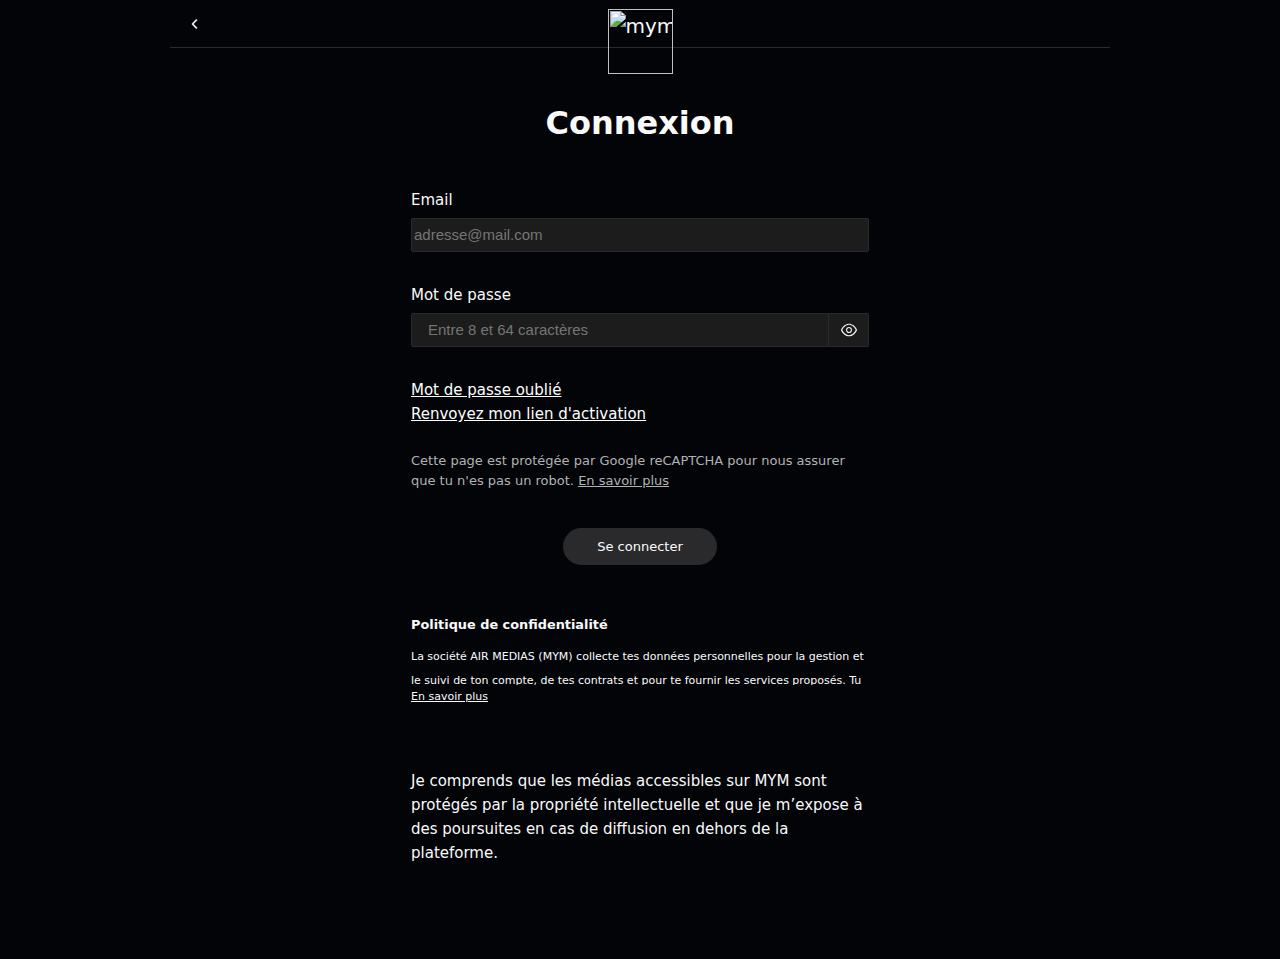
==== commit 8d723042: "Add files via upload" ====
--- a/connexion.html
+++ b/connexion.html
@@ -1049,6 +1049,10 @@
             appearance: none;
             transition: 0.3s;
         }
+        .style-109:hover{
+            background-color: rgb(75, 75, 86);
+            border-color: rgb(74, 74, 86);
+        }
 
         .style-110 {
             box-sizing: border-box;
@@ -1302,23 +1306,7 @@
                     <div class="style-25">
                         <h1 class="style-26">Connexion </h1>
                         <div class="style-27">
-                            <div class="style-28">
-                                <div class="style-29"><label class="style-30" for="fan_register_username">Pseudo</label>
-                                    <div class="style-31"><input type="text" id="name" name="name" required="required" placeholder="mym.fans/ Mon pseudo" class="style-32" /></div>
-                                    <div class="style-33">
-                                    </div>
-                                    <div class="style-34">
-                                        <div class="style-35">Ce pseudo n’est malheureusement plus disponible. Choisis-en un autre !</div>
-                                    </div>
-                                </div>
-                                <div class="style-36">
-                                    <div class="style-37">Ce pseudo n’est malheureusement plus disponible. Choisis-en un autre !</div>
-                                </div>
-                            </div>
-                            <div class="style-38">
-                                <p class="style-39">suggestions : </p>
-                                <p class="style-40"></p>
-                            </div>
+                            
                             <div class="style-57">
 
 
